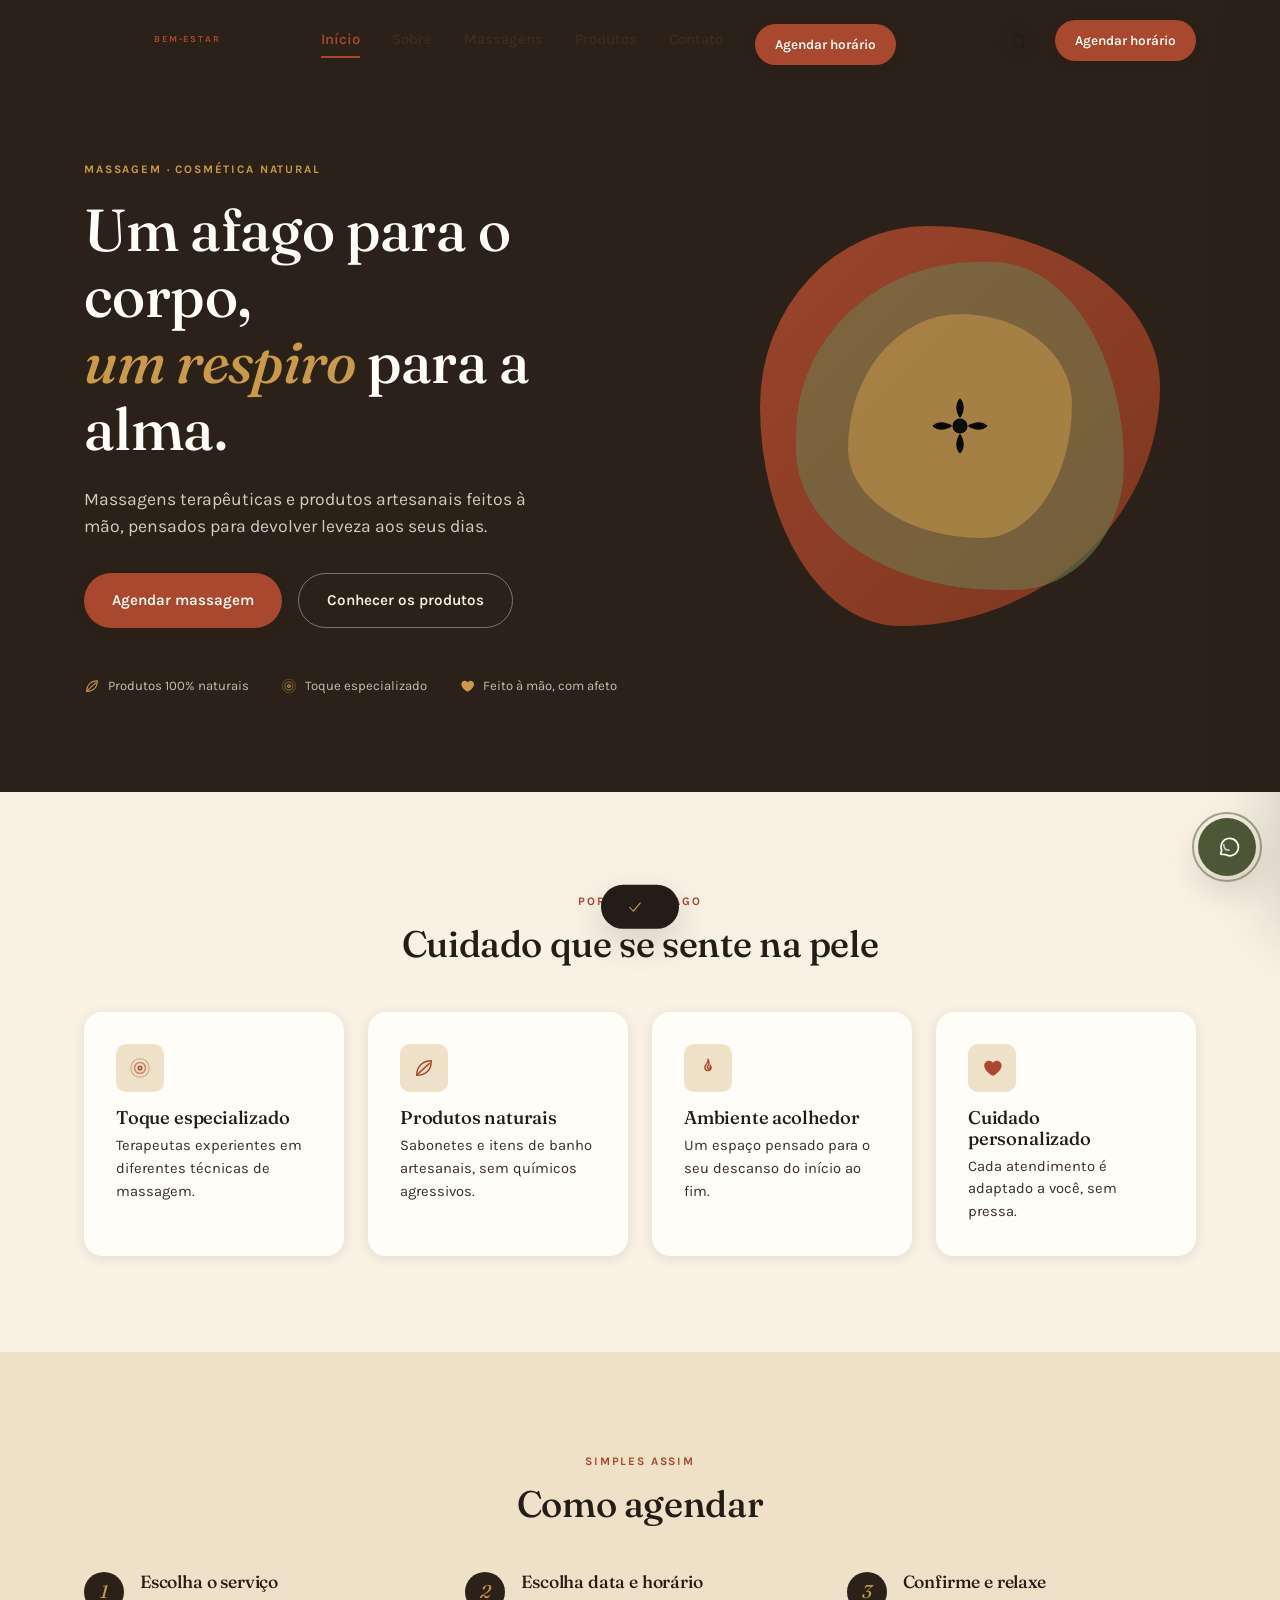
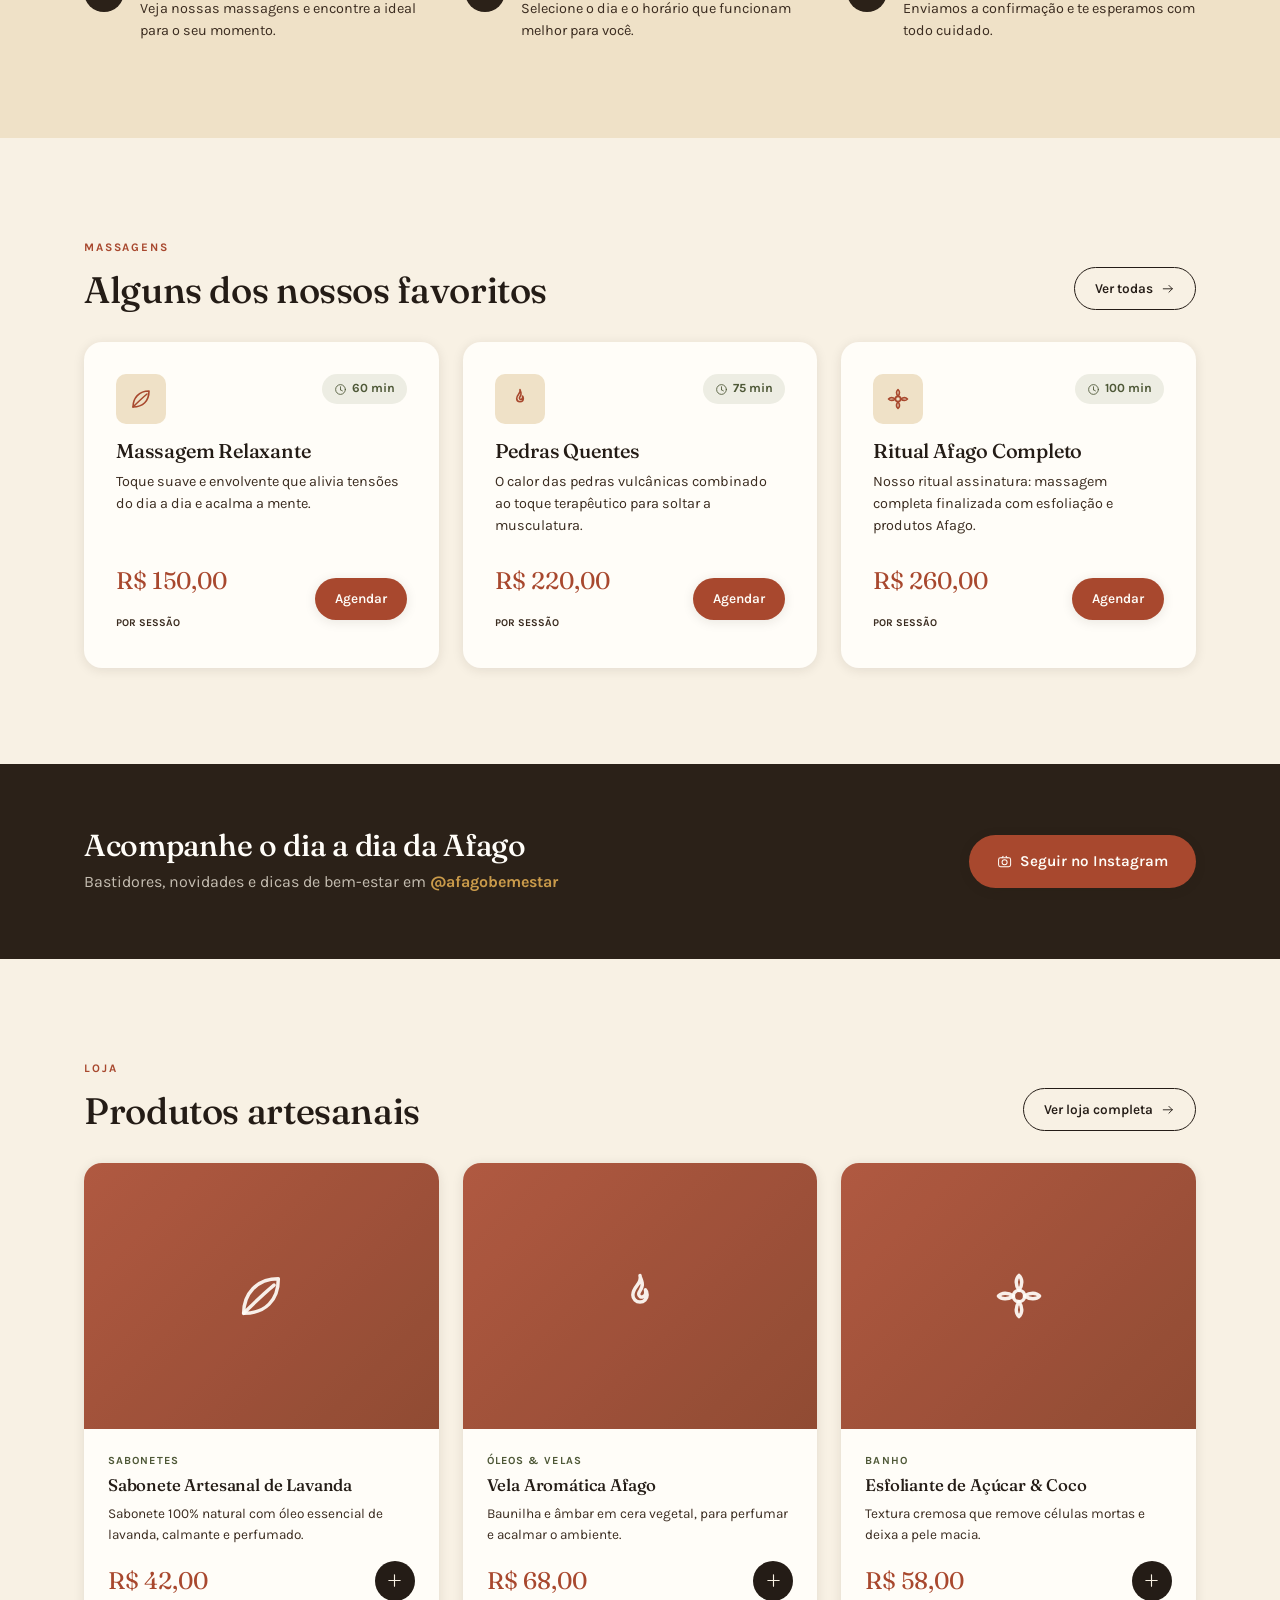
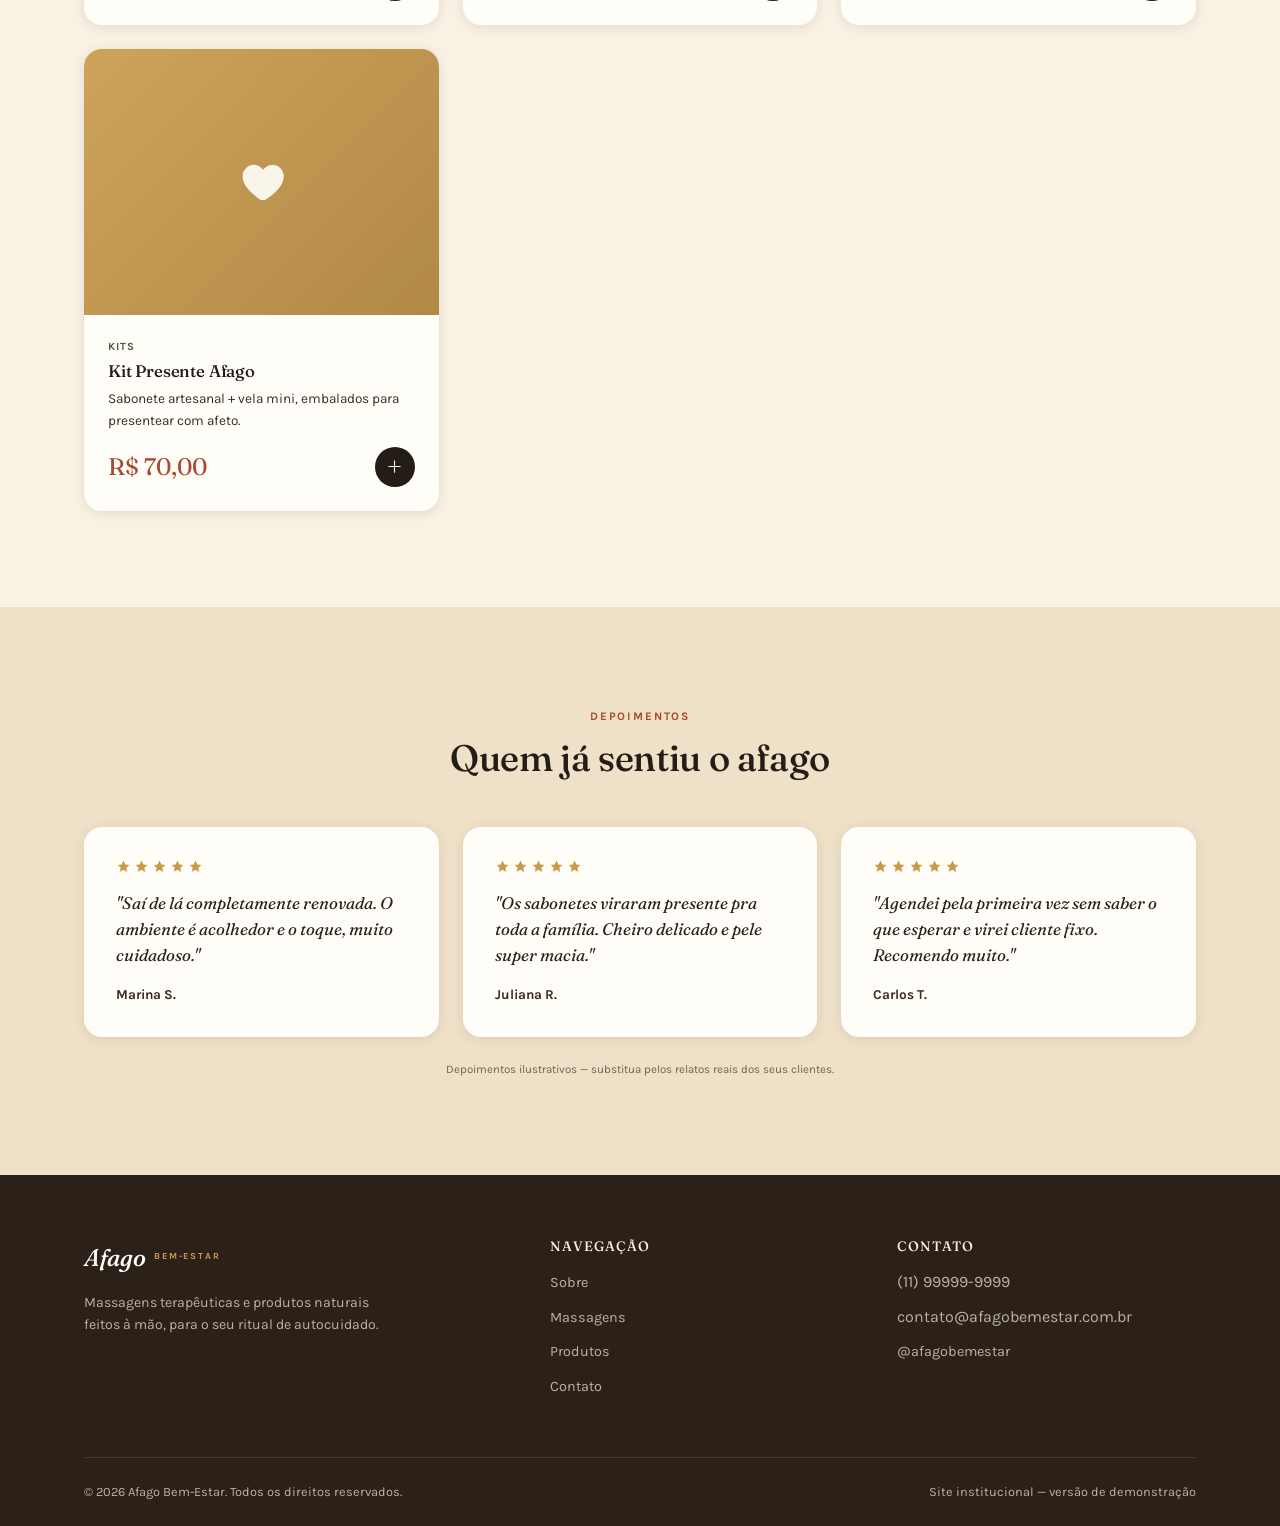
==== afago-bem-estar.html @ 4789872a "Add files via upload" ====
<!DOCTYPE html>
<html lang="pt-BR">
<head>
<meta charset="UTF-8">
<meta name="viewport" content="width=device-width, initial-scale=1.0">
<title>Afago Bem-Estar — Massagens & Produtos Artesanais</title>
<meta name="description" content="Massagens terapêuticas e produtos naturais feitos à mão. Agende sua massagem ou conheça nossa linha de sabonetes artesanais.">
<link rel="preconnect" href="https://fonts.googleapis.com">
<link rel="preconnect" href="https://fonts.gstatic.com" crossorigin>
<link href="https://fonts.googleapis.com/css2?family=Fraunces:ital,opsz,wght@0,9..144,300..600;1,9..144,300..600&family=Karla:wght@400;500;600;700&display=swap" rel="stylesheet">
<style>
/* ============ TOKENS ============ */
:root{
  --ink:#241C16;
  --espresso:#2B2118;
  --espresso-2:#3B2C20;
  --linen:#F8F1E4;
  --linen-2:#EFE1C7;
  --clay:#A8482E;
  --clay-deep:#85391F;
  --moss:#6E7A4F;
  --moss-deep:#4E5837;
  --honey:#C99A4A;
  --white:#FFFDF8;

  --font-display:'Fraunces', serif;
  --font-body:'Karla', sans-serif;

  --sp-1:4px; --sp-2:8px; --sp-3:12px; --sp-4:16px; --sp-5:24px; --sp-6:32px; --sp-7:48px; --sp-8:64px; --sp-9:96px;
  --radius-sm:10px; --radius-md:18px; --radius-lg:30px; --radius-pill:999px;
  --shadow-sm:0 2px 12px rgba(43,33,24,.10);
  --shadow-md:0 14px 34px rgba(43,33,24,.16);
  --shadow-lg:0 26px 64px rgba(43,33,24,.22);
  --container:1160px;
  --ease:cubic-bezier(.4,0,.2,1);
}

/* ============ RESET ============ */
*,*::before,*::after{box-sizing:border-box;margin:0;padding:0;}
html{scroll-behavior:smooth;}
body{
  font-family:var(--font-body);
  color:var(--ink);
  background:var(--linen);
  line-height:1.55;
  -webkit-font-smoothing:antialiased;
  overflow-x:hidden;
}
img,svg{display:block;max-width:100%;}
a{color:inherit;text-decoration:none;}
button{font:inherit;cursor:pointer;border:none;background:none;color:inherit;}
ul{list-style:none;}
input,select,textarea{font:inherit;color:inherit;}
h1,h2,h3,h4{font-family:var(--font-display);font-weight:500;line-height:1.12;letter-spacing:-.01em;}
.icon{width:1em;height:1em;stroke:currentColor;fill:none;stroke-width:1.6;stroke-linecap:round;stroke-linejoin:round;flex-shrink:0;}
.icon--fill{fill:currentColor;stroke:none;}
:focus-visible{outline:2.5px solid var(--honey);outline-offset:3px;border-radius:4px;}
.container{max-width:var(--container);margin:0 auto;padding:0 var(--sp-5);}
.sr-only{position:absolute;width:1px;height:1px;overflow:hidden;clip:rect(0,0,0,0);white-space:nowrap;}

@media(prefers-reduced-motion:reduce){
  *{animation-duration:.01ms !important;animation-iteration-count:1 !important;transition-duration:.01ms !important;scroll-behavior:auto !important;}
}

/* ============ TYPE UTILITIES ============ */
.eyebrow{
  font-family:var(--font-body);font-weight:700;font-size:.72rem;letter-spacing:.16em;text-transform:uppercase;
  display:inline-flex;align-items:center;gap:var(--sp-2);
}
.section-head{max-width:640px;margin-bottom:var(--sp-7);}
.section-head p{margin-top:var(--sp-3);font-size:1.05rem;color:var(--espresso-2);}
.section-head.center{margin-inline:auto;text-align:center;}

/* ============ BUTTONS ============ */
.btn{
  display:inline-flex;align-items:center;justify-content:center;gap:var(--sp-2);
  padding:15px 28px;border-radius:var(--radius-pill);font-weight:600;font-size:.95rem;
  transition:transform .25s var(--ease),box-shadow .25s var(--ease),background .25s var(--ease),color .25s var(--ease),border-color .25s var(--ease);
  white-space:nowrap;
}
.btn:active{transform:scale(.97);}
.btn-primary{background:var(--clay);color:var(--white);box-shadow:var(--shadow-sm);}
.btn-primary:hover{background:var(--clay-deep);box-shadow:var(--shadow-md);transform:translateY(-2px);}
.btn-outline{border:1.5px solid var(--ink);color:var(--ink);}
.btn-outline:hover{background:var(--ink);color:var(--linen);}
.btn-ghost-dark{border:1.5px solid rgba(248,241,228,.4);color:var(--linen);}
.btn-ghost-dark:hover{background:rgba(248,241,228,.12);border-color:var(--linen);}
.btn-sm{padding:10px 20px;font-size:.85rem;}
.btn-block{width:100%;}
.btn[disabled]{opacity:.55;cursor:not-allowed;}

/* ============ NAV ============ */
.nav{
  position:fixed;top:0;left:0;right:0;z-index:200;
  padding:var(--sp-4) 0;transition:background .3s var(--ease),box-shadow .3s var(--ease),padding .3s var(--ease);
}
.nav-inner{display:flex;align-items:center;justify-content:space-between;gap:var(--sp-5);}
.nav.is-scrolled{background:rgba(248,241,228,.92);backdrop-filter:blur(10px);box-shadow:var(--shadow-sm);padding:var(--sp-3) 0;}
.logo{font-family:var(--font-display);font-style:italic;font-weight:500;font-size:1.5rem;color:var(--espresso);display:flex;align-items:center;gap:8px;}
.logo small{display:block;font-family:var(--font-body);font-style:normal;font-weight:700;font-size:.58rem;letter-spacing:.2em;text-transform:uppercase;color:var(--clay);margin-top:-2px;}
.nav-links{display:flex;align-items:center;gap:var(--sp-6);}
.nav-link{font-weight:600;font-size:.92rem;color:var(--espresso-2);position:relative;padding:4px 0;}
.nav-link::after{content:"";position:absolute;left:0;bottom:-2px;width:0;height:2px;background:var(--clay);transition:width .25s var(--ease);}
.nav-link.active,.nav-link:hover{color:var(--clay);}
.nav-link.active::after{width:100%;}
.nav-actions{display:flex;align-items:center;gap:var(--sp-4);}
.cart-btn{position:relative;width:42px;height:42px;display:flex;align-items:center;justify-content:center;border-radius:var(--radius-pill);background:rgba(36,28,22,.06);}
.cart-btn:hover{background:rgba(36,28,22,.12);}
.cart-btn .icon{width:19px;height:19px;}
.cart-badge{
  position:absolute;top:-4px;right:-4px;background:var(--clay);color:var(--white);
  font-size:.65rem;font-weight:700;min-width:18px;height:18px;border-radius:99px;
  display:flex;align-items:center;justify-content:center;padding:0 4px;
}
.nav-burger{display:none;width:42px;height:42px;align-items:center;justify-content:center;border-radius:var(--radius-pill);background:rgba(36,28,22,.06);}

@media(max-width:900px){
  .nav-links{
    position:fixed;top:0;right:0;height:100vh;width:min(320px,80vw);
    background:var(--linen);flex-direction:column;align-items:flex-start;justify-content:flex-start;
    padding:calc(var(--sp-8) + 20px) var(--sp-6) var(--sp-6);gap:var(--sp-5);
    box-shadow:var(--shadow-lg);transform:translateX(100%);transition:transform .35s var(--ease);
  }
  .nav-links.is-open{transform:translateX(0);}
  .nav-link{font-size:1.1rem;}
  .nav-burger{display:flex;}
  .nav-cta-desktop{display:none;}
}

/* ============ NAV SCRIM (mobile) ============ */
.nav-scrim{position:fixed;inset:0;background:rgba(36,28,22,.45);z-index:190;opacity:0;pointer-events:none;transition:opacity .3s var(--ease);}
.nav-scrim.is-open{opacity:1;pointer-events:auto;}

/* ============ VIEWS ============ */
.view{display:none;}
.view.active{display:block;animation:fadeIn .5s var(--ease);}
@keyframes fadeIn{from{opacity:0;transform:translateY(8px);}to{opacity:1;transform:translateY(0);}}

.section{padding:var(--sp-9) 0;}
.section--tight{padding:var(--sp-7) 0;}
.section--dark{background:var(--espresso);color:var(--linen);}
.section--alt{background:var(--linen-2);}
.section--first{padding-top:calc(var(--sp-9) + 40px);}

/* ============ HERO ============ */
.hero{background:var(--espresso);color:var(--linen);position:relative;overflow:hidden;padding:calc(var(--sp-9) + 60px) 0 var(--sp-9);}
.hero-grid{display:grid;grid-template-columns:1.1fr .9fr;gap:var(--sp-8);align-items:center;}
.hero .eyebrow{color:var(--honey);}
.hero h1{font-size:clamp(2.4rem,5vw,3.7rem);margin:var(--sp-4) 0 var(--sp-5);color:var(--white);}
.hero h1 em{font-style:italic;color:var(--honey);}
.hero p.lead{font-size:1.1rem;color:rgba(248,241,228,.82);max-width:480px;margin-bottom:var(--sp-6);}
.hero-ctas{display:flex;gap:var(--sp-4);flex-wrap:wrap;margin-bottom:var(--sp-7);}
.hero-trust{display:flex;gap:var(--sp-6);flex-wrap:wrap;}
.hero-trust-item{display:flex;align-items:center;gap:8px;font-size:.82rem;color:rgba(248,241,228,.75);}
.hero-trust-item .icon{color:var(--honey);width:16px;height:16px;}

.hero-visual{position:relative;width:100%;max-width:400px;aspect-ratio:1;margin:0 auto;}
.blob{position:absolute;inset:0;animation:breathe 8s ease-in-out infinite;}
.blob--1{background:linear-gradient(135deg,var(--clay),var(--clay-deep));opacity:.9;border-radius:42% 58% 65% 35%/45% 40% 60% 55%;}
.blob--2{background:var(--moss);opacity:.6;inset:9%;animation-delay:-2.6s;border-radius:58% 42% 35% 65%/55% 65% 40% 45%;}
.blob--3{background:var(--honey);opacity:.55;inset:22%;animation-delay:-5.2s;border-radius:50% 50% 40% 60%/60% 40% 60% 40%;}
.hero-mark{position:absolute;inset:0;margin:auto;width:70px;height:70px;color:var(--linen);opacity:.92;}
@keyframes breathe{0%,100%{transform:scale(1) rotate(0deg);}50%{transform:scale(1.055) rotate(3deg);}}

@media(max-width:900px){
  .hero-grid{grid-template-columns:1fr;text-align:center;}
  .hero p.lead{margin-inline:auto;}
  .hero-ctas,.hero-trust{justify-content:center;}
  .hero-visual{max-width:280px;margin-top:var(--sp-6);}
}

/* ============ TRUST / DIFERENCIAIS ============ */
.diff-grid{display:grid;grid-template-columns:repeat(auto-fit,minmax(230px,1fr));gap:var(--sp-5);}
.diff-card{background:var(--white);border-radius:var(--radius-md);padding:var(--sp-6);box-shadow:var(--shadow-sm);transition:transform .3s var(--ease),box-shadow .3s var(--ease);}
.diff-card:hover{transform:translateY(-4px);box-shadow:var(--shadow-md);}
.diff-card .icon-wrap{width:48px;height:48px;border-radius:var(--radius-sm);background:var(--linen-2);display:flex;align-items:center;justify-content:center;color:var(--clay);margin-bottom:var(--sp-4);}
.diff-card .icon-wrap .icon{width:22px;height:22px;}
.diff-card h3{font-size:1.15rem;margin-bottom:6px;}
.diff-card p{font-size:.92rem;color:var(--espresso-2);}

/* ============ STEPS ============ */
.steps{display:grid;grid-template-columns:repeat(3,1fr);gap:var(--sp-6);counter-reset:step;}
.step{position:relative;padding-left:56px;}
.step-num{position:absolute;left:0;top:0;width:40px;height:40px;border-radius:50%;background:var(--espresso);color:var(--honey);font-family:var(--font-display);font-style:italic;display:flex;align-items:center;justify-content:center;font-size:1.15rem;}
.step h3{font-size:1.1rem;margin-bottom:6px;}
.step p{font-size:.9rem;color:var(--espresso-2);}
@media(max-width:800px){.steps{grid-template-columns:1fr;gap:var(--sp-5);}}

/* ============ CARDS: massagens & produtos ============ */
.filter-row{display:flex;gap:var(--sp-3);flex-wrap:wrap;margin-bottom:var(--sp-6);}
.chip{padding:9px 20px;border-radius:var(--radius-pill);border:1.5px solid rgba(36,28,22,.16);font-size:.85rem;font-weight:600;color:var(--espresso-2);transition:.25s var(--ease);}
.chip:hover{border-color:var(--clay);color:var(--clay);}
.chip.is-active{background:var(--ink);border-color:var(--ink);color:var(--linen);}

.grid-cards{display:grid;grid-template-columns:repeat(auto-fit,minmax(270px,1fr));gap:var(--sp-5);}

.card-massagem{background:var(--white);border-radius:var(--radius-md);padding:var(--sp-6);box-shadow:var(--shadow-sm);display:flex;flex-direction:column;transition:transform .3s var(--ease),box-shadow .3s var(--ease);}
.card-massagem:hover{transform:translateY(-5px);box-shadow:var(--shadow-md);}
.card-top{display:flex;justify-content:space-between;align-items:flex-start;margin-bottom:var(--sp-4);}
.card-icon{width:50px;height:50px;border-radius:var(--radius-sm);background:var(--linen-2);display:flex;align-items:center;justify-content:center;color:var(--clay);}
.card-icon .icon{width:24px;height:24px;}
.duration-tag{display:flex;align-items:center;gap:5px;font-size:.78rem;font-weight:700;color:var(--moss-deep);background:rgba(110,122,79,.12);padding:5px 12px;border-radius:var(--radius-pill);}
.duration-tag .icon{width:13px;height:13px;}
.card-massagem h3{font-size:1.25rem;margin-bottom:8px;}
.card-massagem p{font-size:.9rem;color:var(--espresso-2);flex-grow:1;margin-bottom:var(--sp-5);}
.card-bottom{display:flex;align-items:center;justify-content:space-between;gap:var(--sp-3);}
.price{font-family:var(--font-display);font-size:1.5rem;color:var(--clay);}
.price small{font-family:var(--font-body);font-size:.65rem;font-weight:700;color:var(--espresso-2);text-transform:uppercase;}

.card-produto{background:var(--white);border-radius:var(--radius-md);overflow:hidden;box-shadow:var(--shadow-sm);display:flex;flex-direction:column;transition:transform .3s var(--ease),box-shadow .3s var(--ease);}
.card-produto:hover{transform:translateY(-5px);box-shadow:var(--shadow-md);}
.produto-media{aspect-ratio:4/3;display:flex;align-items:center;justify-content:center;position:relative;overflow:hidden;}
.produto-media .icon{width:52px;height:52px;color:rgba(255,253,248,.92);position:relative;z-index:2;}
.produto-media::before{content:"";position:absolute;inset:-30%;opacity:.55;border-radius:44% 56% 60% 40%/50% 45% 55% 50%;background:rgba(255,255,255,.16);}
.produto-body{padding:var(--sp-5);display:flex;flex-direction:column;flex-grow:1;}
.produto-cat{font-size:.68rem;font-weight:700;letter-spacing:.1em;text-transform:uppercase;color:var(--moss-deep);margin-bottom:6px;}
.card-produto h3{font-size:1.05rem;margin-bottom:8px;}
.card-produto p{font-size:.85rem;color:var(--espresso-2);flex-grow:1;margin-bottom:var(--sp-4);}
.produto-footer{display:flex;align-items:center;justify-content:space-between;gap:var(--sp-3);}
.qty-stepper{display:flex;align-items:center;border:1.5px solid rgba(36,28,22,.16);border-radius:var(--radius-pill);}
.qty-stepper button{width:30px;height:30px;display:flex;align-items:center;justify-content:center;color:var(--espresso);}
.qty-stepper button:hover{color:var(--clay);}
.qty-stepper .icon{width:13px;height:13px;}
.qty-stepper span{min-width:20px;text-align:center;font-weight:700;font-size:.85rem;}
.add-btn{width:40px;height:40px;border-radius:50%;background:var(--ink);color:var(--linen);display:flex;align-items:center;justify-content:center;transition:.25s var(--ease);flex-shrink:0;}
.add-btn:hover{background:var(--clay);transform:scale(1.06);}
.add-btn .icon{width:17px;height:17px;}

/* palette rotation for product media backgrounds */
.bg-clay{background:linear-gradient(135deg,var(--clay),var(--clay-deep));}
.bg-moss{background:linear-gradient(135deg,var(--moss),var(--moss-deep));}
.bg-honey{background:linear-gradient(135deg,var(--honey),#a97d34);}
.bg-espresso{background:linear-gradient(135deg,var(--espresso-2),var(--espresso));}

/* ============ INSTAGRAM BAND ============ */
.insta-band{background:var(--espresso);color:var(--linen);padding:var(--sp-8) 0;}
.insta-inner{display:flex;align-items:center;justify-content:space-between;gap:var(--sp-6);flex-wrap:wrap;}
.insta-copy h2{font-size:1.9rem;color:var(--white);margin-bottom:8px;}
.insta-copy p{color:rgba(248,241,228,.75);}
.insta-handle{color:var(--honey);font-weight:700;}

/* ============ TESTIMONIALS ============ */
.testi-grid{display:grid;grid-template-columns:repeat(auto-fit,minmax(280px,1fr));gap:var(--sp-5);}
.testi-card{background:var(--white);border-radius:var(--radius-md);padding:var(--sp-6);box-shadow:var(--shadow-sm);}
.stars{display:flex;gap:3px;color:var(--honey);margin-bottom:var(--sp-4);}
.stars .icon{width:15px;height:15px;}
.testi-card p{font-style:italic;font-family:var(--font-display);font-size:1.05rem;color:var(--espresso);margin-bottom:var(--sp-4);}
.testi-name{font-size:.85rem;font-weight:700;color:var(--espresso-2);}
.testi-disclaimer{margin-top:var(--sp-5);font-size:.72rem;color:var(--espresso-2);opacity:.7;text-align:center;}

/* ============ ABOUT / SOBRE ============ */
.about-grid{display:grid;grid-template-columns:1fr 1fr;gap:var(--sp-8);align-items:start;}
.about-grid h2{font-size:2.1rem;margin-bottom:var(--sp-5);}
.about-grid p + p{margin-top:var(--sp-4);}
.about-grid p{color:var(--espresso-2);}
.values-grid{display:grid;grid-template-columns:1fr 1fr;gap:var(--sp-4);}
.value-chip{background:var(--white);border-radius:var(--radius-md);padding:var(--sp-5);box-shadow:var(--shadow-sm);}
.value-chip .icon-wrap{width:40px;height:40px;border-radius:var(--radius-sm);background:var(--linen-2);color:var(--clay);display:flex;align-items:center;justify-content:center;margin-bottom:var(--sp-3);}
.value-chip .icon-wrap .icon{width:19px;height:19px;}
.value-chip h4{font-size:.98rem;margin-bottom:4px;}
.value-chip p{font-size:.82rem;color:var(--espresso-2);}
@media(max-width:800px){.about-grid{grid-template-columns:1fr;}}

/* ============ CONTATO ============ */
.contact-grid{display:grid;grid-template-columns:.9fr 1.1fr;gap:var(--sp-8);}
.contact-info-card{background:var(--espresso);color:var(--linen);border-radius:var(--radius-lg);padding:var(--sp-7);}
.contact-info-card h3{color:var(--white);font-size:1.5rem;margin-bottom:var(--sp-5);}
.contact-row{display:flex;gap:var(--sp-4);align-items:flex-start;margin-bottom:var(--sp-5);}
.contact-row .icon-wrap{width:38px;height:38px;border-radius:var(--radius-sm);background:rgba(248,241,228,.1);color:var(--honey);display:flex;align-items:center;justify-content:center;flex-shrink:0;}
.contact-row .icon-wrap .icon{width:17px;height:17px;}
.contact-row strong{display:block;font-size:.95rem;margin-bottom:2px;}
.contact-row span,.contact-row a{font-size:.87rem;color:rgba(248,241,228,.75);}
.placeholder-tag{display:inline-block;font-size:.65rem;background:rgba(201,154,74,.22);color:var(--honey);padding:2px 8px;border-radius:6px;margin-left:6px;font-weight:700;text-transform:uppercase;letter-spacing:.04em;}
.contact-socials{display:flex;gap:var(--sp-3);margin-top:var(--sp-6);}
.social-btn{width:44px;height:44px;border-radius:50%;background:rgba(248,241,228,.1);display:flex;align-items:center;justify-content:center;color:var(--linen);transition:.25s var(--ease);}
.social-btn:hover{background:var(--clay);}
.social-btn .icon{width:19px;height:19px;}

.form-card{background:var(--white);border-radius:var(--radius-lg);padding:var(--sp-7);box-shadow:var(--shadow-sm);}
.form-row{margin-bottom:var(--sp-5);}
.form-row label{display:block;font-size:.82rem;font-weight:700;margin-bottom:8px;color:var(--espresso);}
.form-row input,.form-row select,.form-row textarea{
  width:100%;padding:13px 16px;border:1.5px solid rgba(36,28,22,.16);border-radius:var(--radius-sm);
  background:var(--linen);transition:border-color .25s var(--ease);font-size:.92rem;
}
.form-row input:focus,.form-row select:focus,.form-row textarea:focus{border-color:var(--clay);outline:none;}
.form-grid-2{display:grid;grid-template-columns:1fr 1fr;gap:var(--sp-4);}
.form-success{display:none;text-align:center;padding:var(--sp-6) 0;}
.form-success.show{display:block;}
.form-success .icon-wrap{width:60px;height:60px;border-radius:50%;background:rgba(110,122,79,.15);color:var(--moss-deep);display:flex;align-items:center;justify-content:center;margin:0 auto var(--sp-4);}
.form-success .icon-wrap .icon{width:28px;height:28px;}
.form-success h3{margin-bottom:8px;}
.form-success p{color:var(--espresso-2);font-size:.92rem;}
@media(max-width:800px){.contact-grid{grid-template-columns:1fr;}.form-grid-2{grid-template-columns:1fr;}}

/* ============ FOOTER ============ */
.footer{background:var(--espresso);color:rgba(248,241,228,.7);padding:var(--sp-8) 0 var(--sp-5);}
.footer-grid{display:grid;grid-template-columns:1.4fr 1fr 1fr;gap:var(--sp-7);margin-bottom:var(--sp-7);}
.footer .logo{color:var(--white);}
.footer-about{margin-top:var(--sp-4);font-size:.88rem;max-width:320px;}
.footer h4{color:var(--linen);font-size:.85rem;text-transform:uppercase;letter-spacing:.08em;margin-bottom:var(--sp-4);}
.footer-links li{margin-bottom:10px;}
.footer-links a{font-size:.9rem;transition:color .2s;}
.footer-links a:hover{color:var(--honey);}
.footer-bottom{border-top:1px solid rgba(248,241,228,.12);padding-top:var(--sp-5);display:flex;justify-content:space-between;flex-wrap:wrap;gap:var(--sp-3);font-size:.8rem;}
@media(max-width:800px){.footer-grid{grid-template-columns:1fr;gap:var(--sp-6);}}

/* ============ MODAL / DRAWER OVERLAYS ============ */
.overlay-bg{position:fixed;inset:0;background:rgba(36,28,22,.55);backdrop-filter:blur(2px);z-index:300;opacity:0;pointer-events:none;transition:opacity .3s var(--ease);}
.overlay-bg.is-open{opacity:1;pointer-events:auto;}

.modal{
  position:fixed;top:50%;left:50%;transform:translate(-50%,-48%) scale(.97);width:min(520px,92vw);
  max-height:88vh;overflow-y:auto;background:var(--white);border-radius:var(--radius-lg);
  padding:var(--sp-7);z-index:301;opacity:0;pointer-events:none;transition:opacity .3s var(--ease),transform .3s var(--ease);
  box-shadow:var(--shadow-lg);
}
.modal.is-open{opacity:1;pointer-events:auto;transform:translate(-50%,-50%) scale(1);}
.modal-close{position:absolute;top:var(--sp-5);right:var(--sp-5);width:36px;height:36px;border-radius:50%;background:var(--linen-2);display:flex;align-items:center;justify-content:center;}
.modal-close:hover{background:var(--linen);}
.modal-close .icon{width:16px;height:16px;}
.modal h3{font-size:1.5rem;margin-bottom:var(--sp-2);padding-right:40px;}
.modal .modal-sub{color:var(--espresso-2);font-size:.88rem;margin-bottom:var(--sp-6);}

.drawer{
  position:fixed;top:0;right:0;height:100vh;width:min(420px,92vw);background:var(--white);
  z-index:301;transform:translateX(100%);transition:transform .35s var(--ease);
  display:flex;flex-direction:column;box-shadow:var(--shadow-lg);
}
.drawer.is-open{transform:translateX(0);}
.drawer-head{padding:var(--sp-6) var(--sp-6) var(--sp-5);border-bottom:1px solid rgba(36,28,22,.08);display:flex;align-items:center;justify-content:space-between;}
.drawer-head h3{font-size:1.3rem;}
.drawer-body{flex-grow:1;overflow-y:auto;padding:var(--sp-5) var(--sp-6);}
.drawer-foot{padding:var(--sp-5) var(--sp-6) var(--sp-6);border-top:1px solid rgba(36,28,22,.08);}

.cart-item{display:flex;gap:var(--sp-4);padding:var(--sp-4) 0;border-bottom:1px solid rgba(36,28,22,.08);}
.cart-item-media{width:60px;height:60px;border-radius:var(--radius-sm);display:flex;align-items:center;justify-content:center;flex-shrink:0;}
.cart-item-media .icon{width:26px;height:26px;color:#fff;}
.cart-item-info{flex-grow:1;}
.cart-item-info h4{font-size:.92rem;margin-bottom:4px;}
.cart-item-info .price{font-size:1rem;}
.cart-item-actions{display:flex;align-items:center;justify-content:space-between;margin-top:8px;}
.cart-empty{text-align:center;padding:var(--sp-8) var(--sp-4);color:var(--espresso-2);}
.cart-empty .icon{width:44px;height:44px;margin:0 auto var(--sp-4);opacity:.4;}
.cart-total-row{display:flex;justify-content:space-between;align-items:center;margin-bottom:var(--sp-4);font-size:1.05rem;font-weight:700;}
.remove-link{font-size:.78rem;color:var(--clay);font-weight:700;display:inline-flex;align-items:center;gap:4px;}
.remove-link .icon{width:13px;height:13px;}

/* ============ WHATSAPP FLOAT & TOAST ============ */
.whatsapp-float{
  position:fixed;bottom:24px;right:24px;width:58px;height:58px;border-radius:50%;
  background:var(--moss-deep);color:#fff;display:flex;align-items:center;justify-content:center;
  box-shadow:var(--shadow-md);z-index:150;transition:transform .25s var(--ease);
}
.whatsapp-float::before{
  content:"";position:absolute;inset:-6px;border-radius:50%;border:2px solid var(--moss-deep);opacity:.5;
  animation:pulseRing 2.6s ease-out infinite;
}
.whatsapp-float:hover{transform:scale(1.08);}
.whatsapp-float .icon{width:26px;height:26px;}
@keyframes pulseRing{0%{transform:scale(.9);opacity:.5;}100%{transform:scale(1.35);opacity:0;}}

.toast{
  position:fixed;bottom:24px;left:50%;transform:translate(-50%,120%);background:var(--ink);color:var(--linen);
  padding:14px 26px;border-radius:var(--radius-pill);font-size:.88rem;font-weight:600;z-index:400;
  display:flex;align-items:center;gap:10px;transition:transform .35s var(--ease);box-shadow:var(--shadow-md);
}
.toast.show{transform:translate(-50%,0);}
.toast .icon{width:16px;height:16px;color:var(--honey);}

/* ============ SCROLL REVEAL ============ */
.reveal{opacity:0;transform:translateY(24px);transition:opacity .7s var(--ease),transform .7s var(--ease);}
.reveal.is-visible{opacity:1;transform:translateY(0);}

/* ============ RESPONSIVE TYPE ============ */
h2{font-size:clamp(1.7rem,3vw,2.3rem);}
@media(max-width:600px){
  .section{padding:var(--sp-7) 0;}
  .hero{padding-top:calc(var(--sp-8) + 40px);}
  .contact-info-card,.form-card{padding:var(--sp-5);}
}
</style>
</head>
<body>

<!-- ============ SVG SPRITE ============ -->
<svg style="display:none" aria-hidden="true">
  <symbol id="icon-leaf" viewBox="0 0 24 24"><path d="M4 20c0-9 6-16 16-16 0 10-6 16-16 16z"/><path d="M4 20c4-4 8-8 14-13"/></symbol>
  <symbol id="icon-flower" viewBox="0 0 24 24"><circle cx="12" cy="12" r="2.6"/><path d="M12 9.4c-1.8-2.6-1.6-5.4 0-6.9 1.6 1.5 1.8 4.3 0 6.9z"/><path d="M14.6 12c2.6-1.8 5.4-1.6 6.9 0-1.5 1.6-4.3 1.8-6.9 0z"/><path d="M12 14.6c1.8 2.6 1.6 5.4 0 6.9-1.6-1.5-1.8-4.3 0-6.9z"/><path d="M9.4 12c-2.6 1.8-5.4 1.6-6.9 0 1.5-1.6 4.3-1.8 6.9 0z"/></symbol>
  <symbol id="icon-droplet" viewBox="0 0 24 24"><path d="M12 3s6.5 7.2 6.5 11.5a6.5 6.5 0 0 1-13 0C5.5 10.2 12 3 12 3z"/></symbol>
  <symbol id="icon-flame" viewBox="0 0 24 24"><path d="M12 2.5c1.2 3.8-3.3 5-3.3 9a3.3 3.3 0 0 0 6.6 0c0-1.6-.8-2.4-.8-2.4s.6 2.4-1 3.2c-1 .5-2.1-.1-2.1-1.2 0-1.6 2.1-2.2 1.6-5.2-.3-1.7-1-2.5-1-3.4z"/></symbol>
  <symbol id="icon-heart" viewBox="0 0 24 24"><path d="M12 20.3S3.5 15.4 3.5 9.4C3.5 6.4 5.8 4 8.7 4c1.8 0 3.3 1 4.3 2.4C14 5 15.5 4 17.3 4c2.9 0 5.2 2.4 5.2 5.4 0 6-8.5 10.9-8.5 10.9z" fill="currentColor" stroke="none"/></symbol>
  <symbol id="icon-touch" viewBox="0 0 24 24"><circle cx="12" cy="12" r="2"/><circle cx="12" cy="12" r="6" opacity=".6"/><circle cx="12" cy="12" r="10" opacity=".3"/></symbol>
  <symbol id="icon-star" viewBox="0 0 24 24"><path d="M12 2.5l2.9 6.2 6.6.7-4.9 4.6 1.3 6.6L12 17.3l-5.9 3.3 1.3-6.6-4.9-4.6 6.6-.7z" fill="currentColor" stroke="none"/></symbol>
  <symbol id="icon-check" viewBox="0 0 24 24"><polyline points="4,13 9.5,18.5 20,6"/></symbol>
  <symbol id="icon-plus" viewBox="0 0 24 24"><line x1="12" y1="4" x2="12" y2="20"/><line x1="4" y1="12" x2="20" y2="12"/></symbol>
  <symbol id="icon-minus" viewBox="0 0 24 24"><line x1="4" y1="12" x2="20" y2="12"/></symbol>
  <symbol id="icon-menu" viewBox="0 0 24 24"><line x1="3" y1="6" x2="21" y2="6"/><line x1="3" y1="12" x2="21" y2="12"/><line x1="3" y1="18" x2="21" y2="18"/></symbol>
  <symbol id="icon-close" viewBox="0 0 24 24"><line x1="5" y1="5" x2="19" y2="19"/><line x1="19" y1="5" x2="5" y2="19"/></symbol>
  <symbol id="icon-chevron" viewBox="0 0 24 24"><polyline points="5,8 12,16 19,8"/></symbol>
  <symbol id="icon-calendar" viewBox="0 0 24 24"><rect x="3" y="4.5" width="18" height="16" rx="2.5"/><line x1="16" y1="2.5" x2="16" y2="6.5"/><line x1="8" y1="2.5" x2="8" y2="6.5"/><line x1="3" y1="9.5" x2="21" y2="9.5"/></symbol>
  <symbol id="icon-clock" viewBox="0 0 24 24"><circle cx="12" cy="12" r="9"/><line x1="12" y1="7" x2="12" y2="12.5"/><line x1="12" y1="12.5" x2="15.5" y2="14.5"/></symbol>
  <symbol id="icon-phone" viewBox="0 0 24 24"><rect x="7" y="2" width="10" height="20" rx="2.2"/><line x1="10" y1="18.3" x2="14" y2="18.3"/></symbol>
  <symbol id="icon-mail" viewBox="0 0 24 24"><rect x="3" y="5.5" width="18" height="13" rx="2"/><polyline points="3.5,6.5 12,13 20.5,6.5"/></symbol>
  <symbol id="icon-pin" viewBox="0 0 24 24"><path d="M12 21.5S5.5 14.6 5.5 9.9a6.5 6.5 0 0 1 13 0c0 4.7-6.5 11.6-6.5 11.6z"/><circle cx="12" cy="9.8" r="2.3"/></symbol>
  <symbol id="icon-bag" viewBox="0 0 24 24"><path d="M6 8h12l-1 12.5H7L6 8z"/><path d="M9 8V6.3a3 3 0 0 1 6 0V8"/></symbol>
  <symbol id="icon-whatsapp" viewBox="0 0 24 24"><path d="M6 18.5l1.1-3.4A8 8 0 1 1 10.5 19l-4.5-.5z"/><path d="M9 10c0 3 2 5 5 5" opacity=".7"/></symbol>
  <symbol id="icon-camera" viewBox="0 0 24 24"><rect x="2.5" y="6" width="19" height="14" rx="3"/><circle cx="12" cy="13" r="4"/><line x1="8" y1="6" x2="9.6" y2="3.7"/><line x1="16" y1="6" x2="14.4" y2="3.7"/></symbol>
  <symbol id="icon-arrow-right" viewBox="0 0 24 24"><line x1="4" y1="12" x2="20" y2="12"/><polyline points="14,6 20,12 14,18"/></symbol>
  <symbol id="icon-trash" viewBox="0 0 24 24"><path d="M4 7h16"/><path d="M9 7V4.5h6V7"/><path d="M6 7l1 13h10l1-13"/></symbol>
  <symbol id="icon-instagram" viewBox="0 0 24 24"><use href="#icon-camera"/></symbol>
</svg>

<!-- ============ NAV ============ -->
<header class="nav" id="siteNav">
  <div class="container nav-inner">
    <a href="#" class="logo" data-view-link="inicio">Afago<small>bem-estar</small></a>
    <nav class="nav-links" id="navLinks">
      <a href="#" class="nav-link active" data-view-link="inicio">Início</a>
      <a href="#" class="nav-link" data-view-link="sobre">Sobre</a>
      <a href="#" class="nav-link" data-view-link="massagens">Massagens</a>
      <a href="#" class="nav-link" data-view-link="produtos">Produtos</a>
      <a href="#" class="nav-link" data-view-link="contato">Contato</a>
      <a href="#" class="btn btn-primary btn-sm" style="margin-top:8px" data-view-link="massagens">Agendar horário</a>
    </nav>
    <div class="nav-actions">
      <button class="cart-btn" id="cartOpenBtn" aria-label="Abrir carrinho">
        <svg class="icon"><use href="#icon-bag"/></svg>
        <span class="cart-badge" id="cartBadge" style="display:none">0</span>
      </button>
      <a href="#" class="btn btn-primary btn-sm nav-cta-desktop" data-view-link="massagens">Agendar horário</a>
      <button class="nav-burger" id="navBurger" aria-label="Abrir menu">
        <svg class="icon"><use href="#icon-menu"/></svg>
      </button>
    </div>
  </div>
</header>
<div class="nav-scrim" id="navScrim"></div>

<main>

<!-- ============ VIEW: INÍCIO ============ -->
<section class="view active" id="view-inicio" data-view="inicio">

  <div class="hero">
    <div class="container hero-grid">
      <div>
        <span class="eyebrow">Massagem · Cosmética natural</span>
        <h1>Um afago para o corpo,<br><em>um respiro</em> para a alma.</h1>
        <p class="lead">Massagens terapêuticas e produtos artesanais feitos à mão, pensados para devolver leveza aos seus dias.</p>
        <div class="hero-ctas">
          <a href="#" class="btn btn-primary" data-view-link="massagens">Agendar massagem</a>
          <a href="#" class="btn btn-ghost-dark" data-view-link="produtos">Conhecer os produtos</a>
        </div>
        <div class="hero-trust">
          <span class="hero-trust-item"><svg class="icon"><use href="#icon-leaf"/></svg>Produtos 100% naturais</span>
          <span class="hero-trust-item"><svg class="icon"><use href="#icon-touch"/></svg>Toque especializado</span>
          <span class="hero-trust-item"><svg class="icon"><use href="#icon-heart"/></svg>Feito à mão, com afeto</span>
        </div>
      </div>
      <div class="hero-visual">
        <div class="blob blob--1"></div>
        <div class="blob blob--2"></div>
        <div class="blob blob--3"></div>
        <svg class="hero-mark"><use href="#icon-flower"/></svg>
      </div>
    </div>
  </div>

  <div class="section reveal">
    <div class="container">
      <div class="section-head center">
        <span class="eyebrow" style="color:var(--clay)">Por que a afago</span>
        <h2 style="margin-top:10px">Cuidado que se sente na pele</h2>
      </div>
      <div class="diff-grid">
        <div class="diff-card"><div class="icon-wrap"><svg class="icon"><use href="#icon-touch"/></svg></div><h3>Toque especializado</h3><p>Terapeutas experientes em diferentes técnicas de massagem.</p></div>
        <div class="diff-card"><div class="icon-wrap"><svg class="icon"><use href="#icon-leaf"/></svg></div><h3>Produtos naturais</h3><p>Sabonetes e itens de banho artesanais, sem químicos agressivos.</p></div>
        <div class="diff-card"><div class="icon-wrap"><svg class="icon"><use href="#icon-flame"/></svg></div><h3>Ambiente acolhedor</h3><p>Um espaço pensado para o seu descanso do início ao fim.</p></div>
        <div class="diff-card"><div class="icon-wrap"><svg class="icon"><use href="#icon-heart"/></svg></div><h3>Cuidado personalizado</h3><p>Cada atendimento é adaptado a você, sem pressa.</p></div>
      </div>
    </div>
  </div>

  <div class="section section--alt reveal">
    <div class="container">
      <div class="section-head center">
        <span class="eyebrow" style="color:var(--clay)">Simples assim</span>
        <h2 style="margin-top:10px">Como agendar</h2>
      </div>
      <div class="steps">
        <div class="step"><div class="step-num">1</div><h3>Escolha o serviço</h3><p>Veja nossas massagens e encontre a ideal para o seu momento.</p></div>
        <div class="step"><div class="step-num">2</div><h3>Escolha data e horário</h3><p>Selecione o dia e o horário que funcionam melhor para você.</p></div>
        <div class="step"><div class="step-num">3</div><h3>Confirme e relaxe</h3><p>Enviamos a confirmação e te esperamos com todo cuidado.</p></div>
      </div>
    </div>
  </div>

  <div class="section reveal">
    <div class="container">
      <div class="section-head" style="display:flex;align-items:flex-end;justify-content:space-between;flex-wrap:wrap;gap:16px;max-width:none;margin-bottom:var(--sp-6)">
        <div><span class="eyebrow" style="color:var(--clay)">Massagens</span><h2 style="margin-top:10px">Alguns dos nossos favoritos</h2></div>
        <a href="#" class="btn btn-outline btn-sm" data-view-link="massagens">Ver todas <svg class="icon"><use href="#icon-arrow-right"/></svg></a>
      </div>
      <div class="grid-cards" id="massagensPreview"></div>
    </div>
  </div>

  <div class="insta-band reveal">
    <div class="container insta-inner">
      <div class="insta-copy">
        <h2>Acompanhe o dia a dia da Afago</h2>
        <p>Bastidores, novidades e dicas de bem-estar em <span class="insta-handle">@afagobemestar</span></p>
      </div>
      <a href="https://www.instagram.com/afagobemestar/" target="_blank" rel="noopener" class="btn btn-primary">
        <svg class="icon"><use href="#icon-camera"/></svg> Seguir no Instagram
      </a>
    </div>
  </div>

  <div class="section reveal">
    <div class="container">
      <div class="section-head" style="display:flex;align-items:flex-end;justify-content:space-between;flex-wrap:wrap;gap:16px;max-width:none;margin-bottom:var(--sp-6)">
        <div><span class="eyebrow" style="color:var(--clay)">Loja</span><h2 style="margin-top:10px">Produtos artesanais</h2></div>
        <a href="#" class="btn btn-outline btn-sm" data-view-link="produtos">Ver loja completa <svg class="icon"><use href="#icon-arrow-right"/></svg></a>
      </div>
      <div class="grid-cards" id="produtosPreview"></div>
    </div>
  </div>

  <div class="section section--alt reveal">
    <div class="container">
      <div class="section-head center">
        <span class="eyebrow" style="color:var(--clay)">Depoimentos</span>
        <h2 style="margin-top:10px">Quem já sentiu o afago</h2>
      </div>
      <div class="testi-grid">
        <div class="testi-card">
          <div class="stars"><svg class="icon"><use href="#icon-star"/></svg><svg class="icon"><use href="#icon-star"/></svg><svg class="icon"><use href="#icon-star"/></svg><svg class="icon"><use href="#icon-star"/></svg><svg class="icon"><use href="#icon-star"/></svg></div>
          <p>"Saí de lá completamente renovada. O ambiente é acolhedor e o toque, muito cuidadoso."</p>
          <div class="testi-name">Marina S.</div>
        </div>
        <div class="testi-card">
          <div class="stars"><svg class="icon"><use href="#icon-star"/></svg><svg class="icon"><use href="#icon-star"/></svg><svg class="icon"><use href="#icon-star"/></svg><svg class="icon"><use href="#icon-star"/></svg><svg class="icon"><use href="#icon-star"/></svg></div>
          <p>"Os sabonetes viraram presente pra toda a família. Cheiro delicado e pele super macia."</p>
          <div class="testi-name">Juliana R.</div>
        </div>
        <div class="testi-card">
          <div class="stars"><svg class="icon"><use href="#icon-star"/></svg><svg class="icon"><use href="#icon-star"/></svg><svg class="icon"><use href="#icon-star"/></svg><svg class="icon"><use href="#icon-star"/></svg><svg class="icon"><use href="#icon-star"/></svg></div>
          <p>"Agendei pela primeira vez sem saber o que esperar e virei cliente fixo. Recomendo muito."</p>
          <div class="testi-name">Carlos T.</div>
        </div>
      </div>
      <p class="testi-disclaimer">Depoimentos ilustrativos — substitua pelos relatos reais dos seus clientes.</p>
    </div>
  </div>

</section>

<!-- ============ VIEW: SOBRE ============ -->
<section class="view" id="view-sobre" data-view="sobre">
  <div class="section section--first">
    <div class="container">
      <div class="about-grid">
        <div>
          <span class="eyebrow" style="color:var(--clay)">Nossa história</span>
          <h2>Afago nasceu de um gesto simples: parar e cuidar.</h2>
          <p>A Afago Bem-Estar surgiu do desejo de oferecer momentos de pausa em meio à rotina acelerada. Unimos técnicas de massagem terapêutica a uma linha própria de sabonetes e produtos de banho, feitos à mão, com ingredientes naturais.</p>
          <p>Cada detalhe — do óleo essencial escolhido até a textura de cada sabonete — é pensado para transformar o autocuidado em ritual. Acreditamos que bem-estar não é luxo, é necessidade.</p>
          <p>Nossa equipe é formada por terapeutas experientes, apaixonados por proporcionar experiências únicas de relaxamento e cuidado.</p>
        </div>
        <div class="values-grid">
          <div class="value-chip"><div class="icon-wrap"><svg class="icon"><use href="#icon-leaf"/></svg></div><h4>Natural</h4><p>Ingredientes de origem vegetal, sem químicos agressivos.</p></div>
          <div class="value-chip"><div class="icon-wrap"><svg class="icon"><use href="#icon-flower"/></svg></div><h4>Artesanal</h4><p>Produção em pequenos lotes, com atenção a cada detalhe.</p></div>
          <div class="value-chip"><div class="icon-wrap"><svg class="icon"><use href="#icon-heart"/></svg></div><h4>Acolhedor</h4><p>Um espaço para você desacelerar sem pressa.</p></div>
          <div class="value-chip"><div class="icon-wrap"><svg class="icon"><use href="#icon-touch"/></svg></div><h4>Presente</h4><p>Atenção total durante cada atendimento.</p></div>
        </div>
      </div>
    </div>
  </div>
</section>

<!-- ============ VIEW: MASSAGENS ============ -->
<section class="view" id="view-massagens" data-view="massagens">
  <div class="section section--first">
    <div class="container">
      <div class="section-head">
        <span class="eyebrow" style="color:var(--clay)">Massagens</span>
        <h2 style="margin-top:10px">Encontre o cuidado ideal para você</h2>
        <p>Todas as sessões incluem ambiente climatizado, música e óleos naturais. Escolha por categoria ou veja todas as opções.</p>
      </div>
      <div class="filter-row" id="massagensFilters" data-target="massagens"></div>
      <div class="grid-cards" id="massagensGrid"></div>
    </div>
  </div>
</section>

<!-- ============ VIEW: PRODUTOS ============ -->
<section class="view" id="view-produtos" data-view="produtos">
  <div class="section section--first">
    <div class="container">
      <div class="section-head">
        <span class="eyebrow" style="color:var(--clay)">Loja</span>
        <h2 style="margin-top:10px">Sabonetes e produtos artesanais</h2>
        <p>Feitos à mão, em pequenos lotes. Adicione ao carrinho e finalize seu pedido por WhatsApp.</p>
      </div>
      <div class="filter-row" id="produtosFilters" data-target="produtos"></div>
      <div class="grid-cards" id="produtosGrid"></div>
    </div>
  </div>
</section>

<!-- ============ VIEW: CONTATO ============ -->
<section class="view" id="view-contato" data-view="contato">
  <div class="section section--first">
    <div class="container">
      <div class="section-head">
        <span class="eyebrow" style="color:var(--clay)">Contato</span>
        <h2 style="margin-top:10px">Fale com a gente</h2>
      </div>
      <div class="contact-grid">
        <div class="contact-info-card">
          <h3>Informações</h3>
          <div class="contact-row">
            <div class="icon-wrap"><svg class="icon"><use href="#icon-pin"/></svg></div>
            <div><strong>Endereço</strong><span>Av. Exemplo, 123 — Bairro, Cidade/UF<span class="placeholder-tag">atualizar</span></span></div>
          </div>
          <div class="contact-row">
            <div class="icon-wrap"><svg class="icon"><use href="#icon-phone"/></svg></div>
            <div><strong>WhatsApp</strong><span>(11) 99999-9999<span class="placeholder-tag">atualizar</span></span></div>
          </div>
          <div class="contact-row">
            <div class="icon-wrap"><svg class="icon"><use href="#icon-mail"/></svg></div>
            <div><strong>E-mail</strong><span>contato@afagobemestar.com.br<span class="placeholder-tag">atualizar</span></span></div>
          </div>
          <div class="contact-row">
            <div class="icon-wrap"><svg class="icon"><use href="#icon-clock"/></svg></div>
            <div><strong>Horário</strong><span>Seg a Sáb · 9h às 19h<span class="placeholder-tag">atualizar</span></span></div>
          </div>
          <div class="contact-socials">
            <a class="social-btn" href="https://www.instagram.com/afagobemestar/" target="_blank" rel="noopener" aria-label="Instagram"><svg class="icon"><use href="#icon-camera"/></svg></a>
            <a class="social-btn" id="whatsappContactLink" href="#" target="_blank" rel="noopener" aria-label="WhatsApp"><svg class="icon"><use href="#icon-whatsapp"/></svg></a>
          </div>
        </div>

        <div class="form-card">
          <form id="contactForm">
            <div class="form-row"><label for="cName">Nome</label><input id="cName" type="text" required placeholder="Seu nome"></div>
            <div class="form-grid-2">
              <div class="form-row"><label for="cEmail">E-mail</label><input id="cEmail" type="email" required placeholder="voce@email.com"></div>
              <div class="form-row"><label for="cPhone">Telefone</label><input id="cPhone" type="tel" required placeholder="(11) 90000-0000"></div>
            </div>
            <div class="form-row"><label for="cMsg">Mensagem</label><textarea id="cMsg" rows="4" required placeholder="Como podemos ajudar?"></textarea></div>
            <button type="submit" class="btn btn-primary btn-block">Enviar mensagem</button>
          </form>
          <div class="form-success" id="contactSuccess">
            <div class="icon-wrap"><svg class="icon"><use href="#icon-check"/></svg></div>
            <h3>Mensagem enviada!</h3>
            <p>Obrigado pelo contato. Responderemos em breve.</p>
          </div>
        </div>
      </div>
    </div>
  </div>
</section>

</main>

<!-- ============ FOOTER ============ -->
<footer class="footer">
  <div class="container">
    <div class="footer-grid">
      <div>
        <a href="#" class="logo" data-view-link="inicio">Afago<small style="color:var(--honey)">bem-estar</small></a>
        <p class="footer-about">Massagens terapêuticas e produtos naturais feitos à mão, para o seu ritual de autocuidado.</p>
      </div>
      <div>
        <h4>Navegação</h4>
        <ul class="footer-links">
          <li><a href="#" data-view-link="sobre">Sobre</a></li>
          <li><a href="#" data-view-link="massagens">Massagens</a></li>
          <li><a href="#" data-view-link="produtos">Produtos</a></li>
          <li><a href="#" data-view-link="contato">Contato</a></li>
        </ul>
      </div>
      <div>
        <h4>Contato</h4>
        <ul class="footer-links">
          <li>(11) 99999-9999</li>
          <li>contato@afagobemestar.com.br</li>
          <li><a href="https://www.instagram.com/afagobemestar/" target="_blank" rel="noopener">@afagobemestar</a></li>
        </ul>
      </div>
    </div>
    <div class="footer-bottom">
      <span>© 2026 Afago Bem-Estar. Todos os direitos reservados.</span>
      <span>Site institucional — versão de demonstração</span>
    </div>
  </div>
</footer>

<!-- ============ BOOKING MODAL ============ -->
<div class="overlay-bg" id="bookingOverlay"></div>
<div class="modal" id="bookingModal" role="dialog" aria-modal="true" aria-labelledby="bookingTitle">
  <button class="modal-close" id="bookingCloseBtn" aria-label="Fechar"><svg class="icon"><use href="#icon-close"/></svg></button>
  <div id="bookingFormWrap">
    <h3 id="bookingTitle">Agendar massagem</h3>
    <p class="modal-sub">Preencha os dados abaixo. Confirmaremos seu horário em seguida.</p>
    <form id="bookingForm">
      <div class="form-row">
        <label for="bService">Serviço</label>
        <select id="bService" required></select>
      </div>
      <div class="form-grid-2">
        <div class="form-row"><label for="bDate">Data</label><input id="bDate" type="date" required></div>
        <div class="form-row"><label for="bTime">Horário</label><select id="bTime" required></select></div>
      </div>
      <div class="form-row"><label for="bName">Nome completo</label><input id="bName" type="text" required placeholder="Seu nome"></div>
      <div class="form-row"><label for="bPhone">WhatsApp</label><input id="bPhone" type="tel" required placeholder="(11) 90000-0000"></div>
      <div class="form-row"><label for="bNotes">Observações (opcional)</label><textarea id="bNotes" rows="2" placeholder="Alguma preferência ou observação?"></textarea></div>
      <button type="submit" class="btn btn-primary btn-block">Confirmar agendamento</button>
    </form>
  </div>
  <div class="form-success" id="bookingSuccess">
    <div class="icon-wrap"><svg class="icon"><use href="#icon-check"/></svg></div>
    <h3>Solicitação enviada!</h3>
    <p id="bookingSuccessText">Entraremos em contato para confirmar seu horário.</p>
    <div style="margin-top:var(--sp-5);display:flex;gap:10px;justify-content:center;flex-wrap:wrap">
      <a href="#" id="bookingWhatsappLink" target="_blank" rel="noopener" class="btn btn-primary btn-sm"><svg class="icon"><use href="#icon-whatsapp"/></svg> Falar no WhatsApp</a>
      <button class="btn btn-outline btn-sm" id="bookingDoneBtn">Fechar</button>
    </div>
  </div>
</div>

<!-- ============ CART DRAWER ============ -->
<div class="overlay-bg" id="cartOverlay"></div>
<div class="drawer" id="cartDrawer" role="dialog" aria-modal="true" aria-label="Carrinho de compras">
  <div class="drawer-head">
    <h3>Seu carrinho</h3>
    <button class="modal-close" id="cartCloseBtn" aria-label="Fechar carrinho"><svg class="icon"><use href="#icon-close"/></svg></button>
  </div>
  <div class="drawer-body" id="cartBody"></div>
  <div class="drawer-foot" id="cartFoot"></div>
</div>

<!-- ============ WHATSAPP FLOAT ============ -->
<a href="#" id="whatsappFloat" target="_blank" rel="noopener" class="whatsapp-float" aria-label="Falar no WhatsApp">
  <svg class="icon"><use href="#icon-whatsapp"/></svg>
</a>

<!-- ============ TOAST ============ -->
<div class="toast" id="toast"><svg class="icon"><use href="#icon-check"/></svg><span id="toastText"></span></div>

<script>
/* ======================================================================
   AFAGO BEM-ESTAR — dados e interações
   Para editar produtos/massagens, ajuste os arrays abaixo.
   ====================================================================== */

// SUBSTITUA pelo número de WhatsApp real (formato: 55 + DDD + número)
const WHATSAPP_NUMBER = '5511999999999';

const massageServices = [
  {id:'relax60', name:'Massagem Relaxante', duration:60, price:150, cat:'relaxante', icon:'leaf', desc:'Toque suave e envolvente que alivia tensões do dia a dia e acalma a mente.'},
  {id:'relax90', name:'Massagem Relaxante Premium', duration:90, price:190, cat:'relaxante', icon:'leaf', desc:'A versão estendida da relaxante, para uma imersão mais profunda no bem-estar.'},
  {id:'drenagem', name:'Drenagem Linfática', duration:60, price:160, cat:'terapeutica', icon:'droplet', desc:'Movimentos ritmados que estimulam a circulação e reduzem o inchaço.'},
  {id:'pedras', name:'Pedras Quentes', duration:75, price:220, cat:'relaxante', icon:'flame', desc:'O calor das pedras vulcânicas combinado ao toque terapêutico para soltar a musculatura.'},
  {id:'esportiva', name:'Massagem Desportiva', duration:50, price:170, cat:'terapeutica', icon:'touch', desc:'Indicada para quem treina pesado: alivia tensões e acelera a recuperação muscular.'},
  {id:'casal', name:'Massagem a Dois', duration:60, price:280, cat:'casal', icon:'heart', desc:'Uma experiência compartilhada, lado a lado, em sala exclusiva para duas pessoas.'},
  {id:'express', name:'Express Pés & Costas', duration:30, price:90, cat:'express', icon:'clock', desc:'Uma pausa curta e revigorante para o meio da rotina corrida.'},
  {id:'ritual', name:'Ritual Afago Completo', duration:100, price:260, cat:'relaxante', icon:'flower', desc:'Nosso ritual assinatura: massagem completa finalizada com esfoliação e produtos Afago.'}
];

const massageCats = [
  {id:'todas', label:'Todas'},
  {id:'relaxante', label:'Relaxante'},
  {id:'terapeutica', label:'Terapêutica'},
  {id:'casal', label:'Casal'},
  {id:'express', label:'Express'}
];

const products = [
  {id:'sab-lavanda', name:'Sabonete Artesanal de Lavanda', price:42, cat:'sabonetes', icon:'leaf', bg:'bg-clay', desc:'Sabonete 100% natural com óleo essencial de lavanda, calmante e perfumado.'},
  {id:'sab-camomila', name:'Sabonete Camomila & Aveia', price:44, cat:'sabonetes', icon:'flower', bg:'bg-honey', desc:'Combinação suave para peles sensíveis, com efeito calmante e hidratante.'},
  {id:'sab-cafe', name:'Sabonete Esfoliante de Café', price:46, cat:'sabonetes', icon:'droplet', bg:'bg-espresso', desc:'Esfoliação natural que ativa a circulação e deixa a pele renovada.'},
  {id:'sab-carvao', name:'Sabonete Carvão & Argila Verde', price:48, cat:'sabonetes', icon:'leaf', bg:'bg-moss', desc:'Purificante, indicado para peles oleosas e com tendência a acne.'},
  {id:'bomba-banho', name:'Bomba de Banho Efervescente', price:40, cat:'banho', icon:'droplet', bg:'bg-honey', desc:'Transforma o banho em um ritual: efervescente, aromático e relaxante.'},
  {id:'esfoliante-corpo', name:'Esfoliante de Açúcar & Coco', price:58, cat:'banho', icon:'flower', bg:'bg-clay', desc:'Textura cremosa que remove células mortas e deixa a pele macia.'},
  {id:'sal-banho', name:'Sal de Banho de Eucalipto', price:55, cat:'banho', icon:'droplet', bg:'bg-moss', desc:'Alivia tensões musculares e descongestiona em um banho quente.'},
  {id:'oleo-corporal', name:'Óleo Corporal Relaxante', price:65, cat:'oleos-velas', icon:'flame', bg:'bg-espresso', desc:'Blend de óleos naturais com lavanda e camomila para massagem em casa.'},
  {id:'vela-afago', name:'Vela Aromática Afago', price:68, cat:'oleos-velas', icon:'flame', bg:'bg-clay', desc:'Baunilha e âmbar em cera vegetal, para perfumar e acalmar o ambiente.'},
  {id:'kit-mini', name:'Kit Mini Sabonetes (3un)', price:68, cat:'kits', icon:'flower', bg:'bg-moss', desc:'Três sabonetes em versão mini — perfeito para presentear ou experimentar.'},
  {id:'kit-presente', name:'Kit Presente Afago', price:70, cat:'kits', icon:'heart', bg:'bg-honey', desc:'Sabonete artesanal + vela mini, embalados para presentear com afeto.'}
];

const productCats = [
  {id:'todos', label:'Todos'},
  {id:'sabonetes', label:'Sabonetes'},
  {id:'banho', label:'Banho'},
  {id:'oleos-velas', label:'Óleos & Velas'},
  {id:'kits', label:'Kits'}
];

let cart = []; // {id, qty}

/* ---------- Helpers ---------- */
function formatPrice(v){ return 'R$ ' + v.toFixed(2).replace('.', ','); }
function findProduct(id){ return products.find(p => p.id === id); }
function findService(id){ return massageServices.find(s => s.id === id); }
function waLink(msg){ return 'https://wa.me/' + WHATSAPP_NUMBER + '?text=' + encodeURIComponent(msg); }

function showToast(text){
  const toast = document.getElementById('toast');
  document.getElementById('toastText').textContent = text;
  toast.classList.add('show');
  clearTimeout(showToast._t);
  showToast._t = setTimeout(() => toast.classList.remove('show'), 2600);
}

/* ---------- Render: Massagens ---------- */
function massageCardHTML(s){
  return `<div class="card-massagem" data-cat="${s.cat}">
    <div class="card-top">
      <div class="card-icon"><svg class="icon"><use href="#icon-${s.icon}"/></svg></div>
      <span class="duration-tag"><svg class="icon"><use href="#icon-clock"/></svg>${s.duration} min</span>
    </div>
    <h3>${s.name}</h3>
    <p>${s.desc}</p>
    <div class="card-bottom">
      <span class="price">${formatPrice(s.price)}<br><small>por sessão</small></span>
      <button class="btn btn-primary btn-sm" onclick="openBooking('${s.id}')">Agendar</button>
    </div>
  </div>`;
}

function renderMassagens(filter){
  filter = filter || 'todas';
  const grid = document.getElementById('massagensGrid');
  const list = filter === 'todas' ? massageServices : massageServices.filter(s => s.cat === filter);
  grid.innerHTML = list.map(massageCardHTML).join('');
}

function renderMassagensPreview(){
  const preview = document.getElementById('massagensPreview');
  const picks = [massageServices[0], massageServices[3], massageServices[7]];
  preview.innerHTML = picks.map(massageCardHTML).join('');
}

function renderMassageFilters(){
  const wrap = document.getElementById('massagensFilters');
  wrap.innerHTML = massageCats.map((c,i) =>
    `<button class="chip ${i===0?'is-active':''}" data-cat="${c.id}">${c.label}</button>`
  ).join('');
  wrap.querySelectorAll('.chip').forEach(chip => {
    chip.addEventListener('click', () => {
      wrap.querySelectorAll('.chip').forEach(c => c.classList.remove('is-active'));
      chip.classList.add('is-active');
      renderMassagens(chip.dataset.cat);
    });
  });
}

/* ---------- Render: Produtos ---------- */
function productCardHTML(p){
  const qty = cart.find(i => i.id === p.id)?.qty || 0;
  return `<div class="card-produto" data-cat="${p.cat}">
    <div class="produto-media ${p.bg}"><svg class="icon"><use href="#icon-${p.icon}"/></svg></div>
    <div class="produto-body">
      <span class="produto-cat">${productCats.find(c=>c.id===p.cat)?.label || ''}</span>
      <h3>${p.name}</h3>
      <p>${p.desc}</p>
      <div class="produto-footer">
        <span class="price">${formatPrice(p.price)}</span>
        <button class="add-btn" onclick="addToCart('${p.id}')" aria-label="Adicionar ${p.name} ao carrinho">
          <svg class="icon"><use href="#icon-plus"/></svg>
        </button>
      </div>
    </div>
  </div>`;
}

function renderProdutos(filter){
  filter = filter || 'todos';
  const grid = document.getElementById('produtosGrid');
  const list = filter === 'todos' ? products : products.filter(p => p.cat === filter);
  grid.innerHTML = list.map(productCardHTML).join('');
}

function renderProdutosPreview(){
  const preview = document.getElementById('produtosPreview');
  const picks = [products[0], products[8], products[5], products[10]];
  preview.innerHTML = picks.map(productCardHTML).join('');
}

function renderProductFilters(){
  const wrap = document.getElementById('produtosFilters');
  wrap.innerHTML = productCats.map((c,i) =>
    `<button class="chip ${i===0?'is-active':''}" data-cat="${c.id}">${c.label}</button>`
  ).join('');
  wrap.querySelectorAll('.chip').forEach(chip => {
    chip.addEventListener('click', () => {
      wrap.querySelectorAll('.chip').forEach(c => c.classList.remove('is-active'));
      chip.classList.add('is-active');
      renderProdutos(chip.dataset.cat);
    });
  });
}

/* ---------- Cart ---------- */
function addToCart(id){
  const item = cart.find(i => i.id === id);
  if(item){ item.qty += 1; } else { cart.push({id, qty:1}); }
  updateCartUI();
  showToast('Produto adicionado ao carrinho');
}

function changeCartQty(id, delta){
  const item = cart.find(i => i.id === id);
  if(!item) return;
  item.qty += delta;
  if(item.qty <= 0){ cart = cart.filter(i => i.id !== id); }
  updateCartUI();
}

function removeFromCart(id){
  cart = cart.filter(i => i.id !== id);
  updateCartUI();
}

function cartTotal(){
  return cart.reduce((sum,i) => sum + (findProduct(i.id)?.price || 0) * i.qty, 0);
}

function updateCartUI(){
  const badge = document.getElementById('cartBadge');
  const count = cart.reduce((s,i)=>s+i.qty,0);
  badge.textContent = count;
  badge.style.display = count > 0 ? 'flex' : 'none';

  const body = document.getElementById('cartBody');
  const foot = document.getElementById('cartFoot');

  if(cart.length === 0){
    body.innerHTML = `<div class="cart-empty"><svg class="icon"><use href="#icon-bag"/></svg><p>Seu carrinho está vazio.</p></div>`;
    foot.innerHTML = '';
    return;
  }

  body.innerHTML = cart.map(i => {
    const p = findProduct(i.id);
    return `<div class="cart-item">
      <div class="cart-item-media ${p.bg}"><svg class="icon"><use href="#icon-${p.icon}"/></svg></div>
      <div class="cart-item-info">
        <h4>${p.name}</h4>
        <span class="price">${formatPrice(p.price)}</span>
        <div class="cart-item-actions">
          <div class="qty-stepper">
            <button onclick="changeCartQty('${p.id}',-1)" aria-label="Diminuir"><svg class="icon"><use href="#icon-minus"/></svg></button>
            <span>${i.qty}</span>
            <button onclick="changeCartQty('${p.id}',1)" aria-label="Aumentar"><svg class="icon"><use href="#icon-plus"/></svg></button>
          </div>
          <button class="remove-link" onclick="removeFromCart('${p.id}')"><svg class="icon"><use href="#icon-trash"/></svg>Remover</button>
        </div>
      </div>
    </div>`;
  }).join('');

  foot.innerHTML = `
    <div class="cart-total-row"><span>Total</span><span>${formatPrice(cartTotal())}</span></div>
    <button class="btn btn-primary btn-block" onclick="checkoutCart()">Finalizar pedido pelo WhatsApp</button>
  `;

  // re-render grids so add-btn state stays in sync if visible
  if(document.getElementById('view-produtos').classList.contains('active')){
    const activeChip = document.querySelector('#produtosFilters .chip.is-active');
    renderProdutos(activeChip ? activeChip.dataset.cat : 'todos');
  }
}

function checkoutCart(){
  if(cart.length === 0) return;
  let msg = 'Olá! Gostaria de finalizar este pedido na Afago Bem-Estar:%0A%0A';
  cart.forEach(i => {
    const p = findProduct(i.id);
    msg += `• ${p.name} (x${i.qty}) — ${formatPrice(p.price * i.qty)}%0A`;
  });
  msg += `%0ATotal: ${formatPrice(cartTotal())}`;
  window.open('https://wa.me/' + WHATSAPP_NUMBER + '?text=' + msg, '_blank');
}

/* ---------- View switching ---------- */
function switchView(view){
  document.querySelectorAll('.view').forEach(v => v.classList.toggle('active', v.dataset.view === view));
  document.querySelectorAll('.nav-link').forEach(l => l.classList.toggle('active', l.dataset.viewLink === view));
  window.scrollTo({top:0, behavior:'auto'});
  closeMobileMenu();
  if(view === 'massagens') renderMassagens(document.querySelector('#massagensFilters .chip.is-active')?.dataset.cat || 'todas');
  if(view === 'produtos') renderProdutos(document.querySelector('#produtosFilters .chip.is-active')?.dataset.cat || 'todos');
}

function setupNavLinks(){
  document.querySelectorAll('[data-view-link]').forEach(el => {
    el.addEventListener('click', (e) => {
      e.preventDefault();
      switchView(el.dataset.viewLink);
    });
  });
}

/* ---------- Mobile menu ---------- */
function openMobileMenu(){
  document.getElementById('navLinks').classList.add('is-open');
  document.getElementById('navScrim').classList.add('is-open');
}
function closeMobileMenu(){
  document.getElementById('navLinks').classList.remove('is-open');
  document.getElementById('navScrim').classList.remove('is-open');
}

/* ---------- Booking modal ---------- */
function populateServiceSelect(){
  const sel = document.getElementById('bService');
  sel.innerHTML = massageServices.map(s => `<option value="${s.id}">${s.name} — ${s.duration}min — ${formatPrice(s.price)}</option>`).join('');
}
function populateTimeSlots(){
  const sel = document.getElementById('bTime');
  const slots = [];
  for(let h=9; h<=19; h++){
    slots.push(String(h).padStart(2,'0') + ':00');
    if(h < 19) slots.push(String(h).padStart(2,'0') + ':30');
  }
  sel.innerHTML = slots.map(t => `<option value="${t}">${t}</option>`).join('');
}
function setMinDate(){
  const d = document.getElementById('bDate');
  d.min = new Date().toISOString().split('T')[0];
}

function openBooking(serviceId){
  document.getElementById('bookingFormWrap').style.display = 'block';
  document.getElementById('bookingSuccess').classList.remove('show');
  document.getElementById('bookingForm').reset();
  setMinDate();
  if(serviceId) document.getElementById('bService').value = serviceId;
  document.getElementById('bookingOverlay').classList.add('is-open');
  document.getElementById('bookingModal').classList.add('is-open');
  document.body.style.overflow = 'hidden';
}
function closeBooking(){
  document.getElementById('bookingOverlay').classList.remove('is-open');
  document.getElementById('bookingModal').classList.remove('is-open');
  document.body.style.overflow = '';
}

function handleBookingSubmit(e){
  e.preventDefault();
  const service = findService(document.getElementById('bService').value);
  const date = document.getElementById('bDate').value;
  const time = document.getElementById('bTime').value;
  const name = document.getElementById('bName').value;
  const phone = document.getElementById('bPhone').value;
  const notes = document.getElementById('bNotes').value;

  const msg = `Olá! Gostaria de agendar uma massagem na Afago Bem-Estar.%0A%0A` +
    `Serviço: ${service.name}%0AData: ${date}%0AHorário: ${time}%0ANome: ${name}%0ATelefone: ${phone}` +
    (notes ? `%0AObservações: ${notes}` : '');

  document.getElementById('bookingFormWrap').style.display = 'none';
  document.getElementById('bookingSuccess').classList.add('show');
  document.getElementById('bookingSuccessText').textContent =
    `Recebemos sua solicitação para ${service.name} em ${date} às ${time}. Entraremos em contato pelo telefone informado para confirmar.`;
  document.getElementById('bookingWhatsappLink').href = 'https://wa.me/' + WHATSAPP_NUMBER + '?text=' + msg;
}

/* ---------- Contact form ---------- */
function handleContactSubmit(e){
  e.preventDefault();
  document.getElementById('contactForm').style.display = 'none';
  document.getElementById('contactSuccess').classList.add('show');
}

/* ---------- Cart drawer open/close ---------- */
function openCartDrawer(){
  document.getElementById('cartOverlay').classList.add('is-open');
  document.getElementById('cartDrawer').classList.add('is-open');
  document.body.style.overflow = 'hidden';
}
function closeCartDrawer(){
  document.getElementById('cartOverlay').classList.remove('is-open');
  document.getElementById('cartDrawer').classList.remove('is-open');
  document.body.style.overflow = '';
}

/* ---------- Scroll behaviors ---------- */
function setupScrollNav(){
  window.addEventListener('scroll', () => {
    document.getElementById('siteNav').classList.toggle('is-scrolled', window.scrollY > 30);
  });
}
function setupScrollReveal(){
  const items = document.querySelectorAll('.reveal');
  const obs = new IntersectionObserver((entries) => {
    entries.forEach(e => { if(e.isIntersecting){ e.target.classList.add('is-visible'); obs.unobserve(e.target); } });
  }, {threshold:.15});
  items.forEach(i => obs.observe(i));
}

/* ---------- Init ---------- */
document.addEventListener('DOMContentLoaded', () => {
  renderMassageFilters();
  renderProductFilters();
  renderMassagens();
  renderProdutos();
  renderMassagensPreview();
  renderProdutosPreview();
  populateServiceSelect();
  populateTimeSlots();
  setMinDate();
  setupNavLinks();
  setupScrollNav();
  setupScrollReveal();
  updateCartUI();

  document.getElementById('navBurger').addEventListener('click', openMobileMenu);
  document.getElementById('navScrim').addEventListener('click', closeMobileMenu);

  document.getElementById('bookingCloseBtn').addEventListener('click', closeBooking);
  document.getElementById('bookingOverlay').addEventListener('click', closeBooking);
  document.getElementById('bookingDoneBtn').addEventListener('click', closeBooking);
  document.getElementById('bookingForm').addEventListener('submit', handleBookingSubmit);

  document.getElementById('cartOpenBtn').addEventListener('click', openCartDrawer);
  document.getElementById('cartCloseBtn').addEventListener('click', closeCartDrawer);
  document.getElementById('cartOverlay').addEventListener('click', closeCartDrawer);

  document.getElementById('contactForm').addEventListener('submit', handleContactSubmit);

  const waHref = waLink('Olá! Vim pelo site e gostaria de mais informações sobre a Afago Bem-Estar.');
  document.getElementById('whatsappFloat').href = waHref;
  document.getElementById('whatsappContactLink').href = waHref;

  document.addEventListener('keydown', (e) => {
    if(e.key === 'Escape'){ closeBooking(); closeCartDrawer(); closeMobileMenu(); }
  });
});
</script>
</body>
</html>
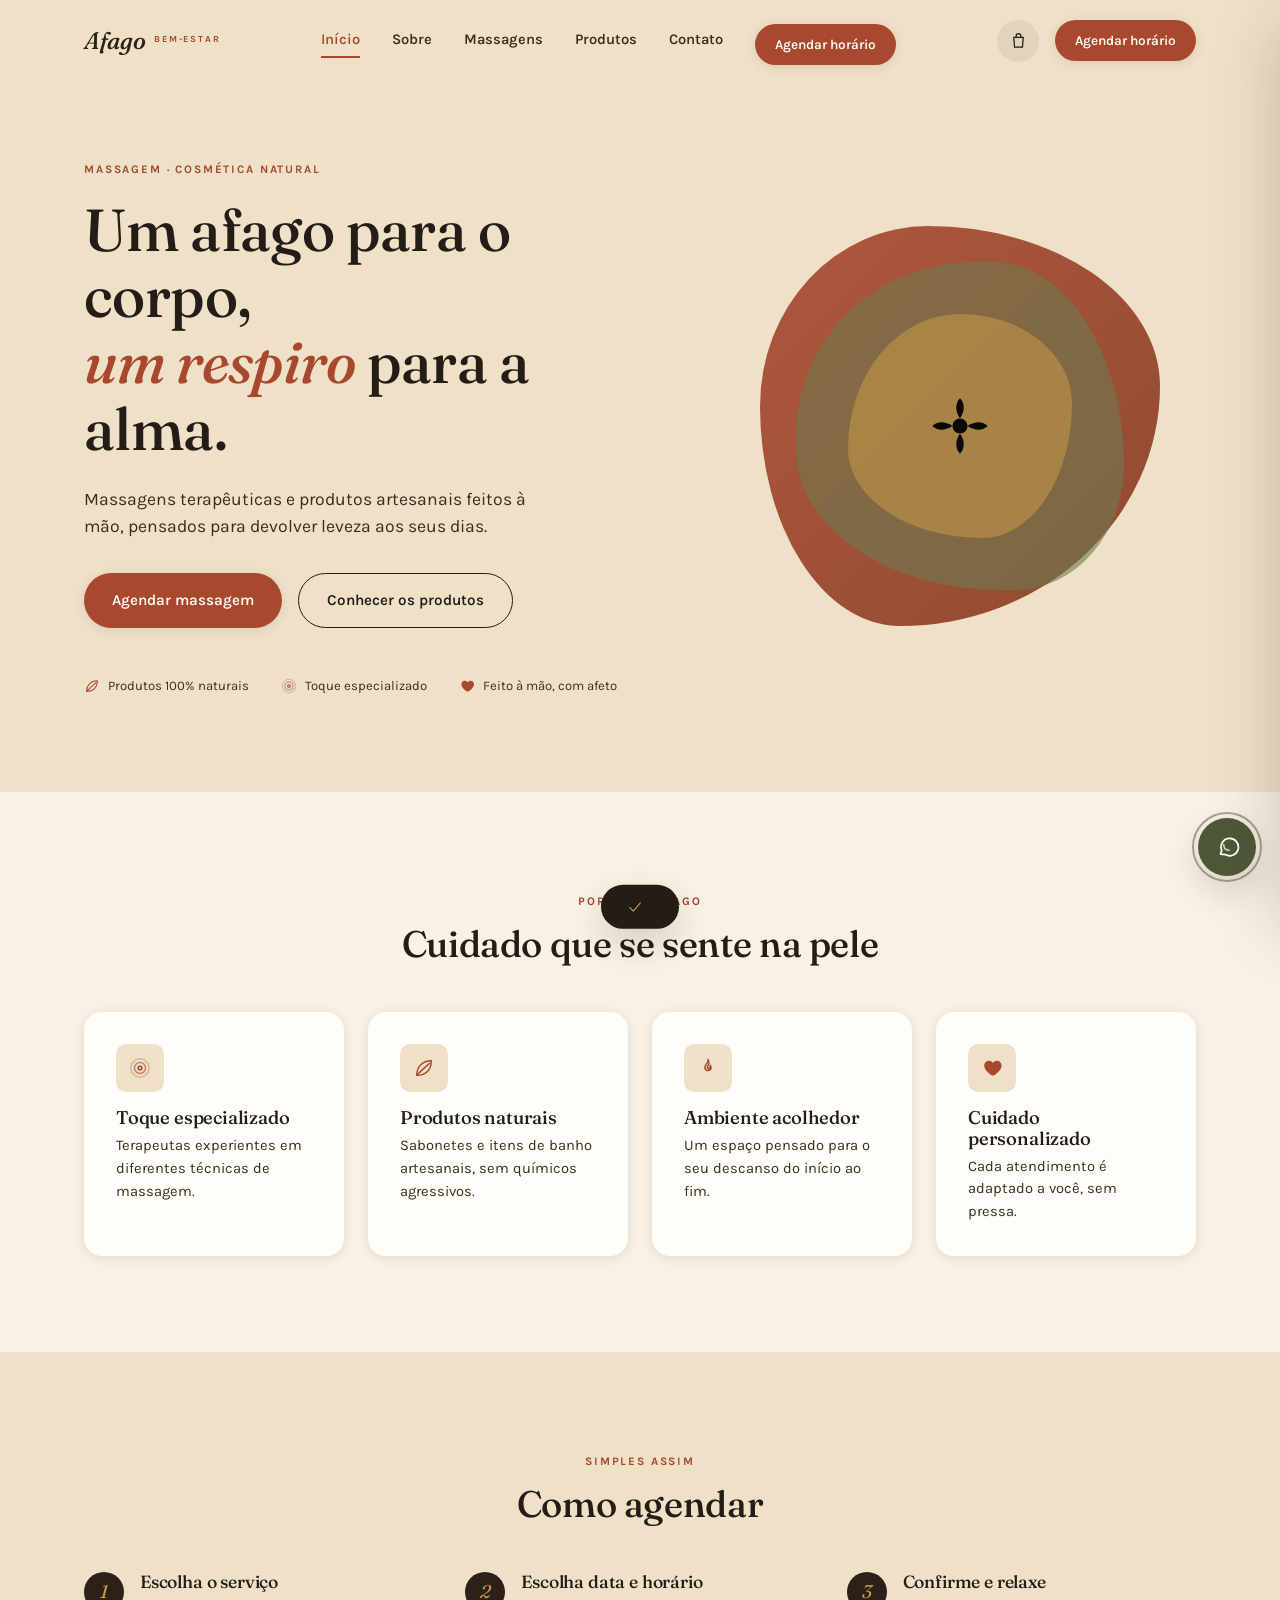
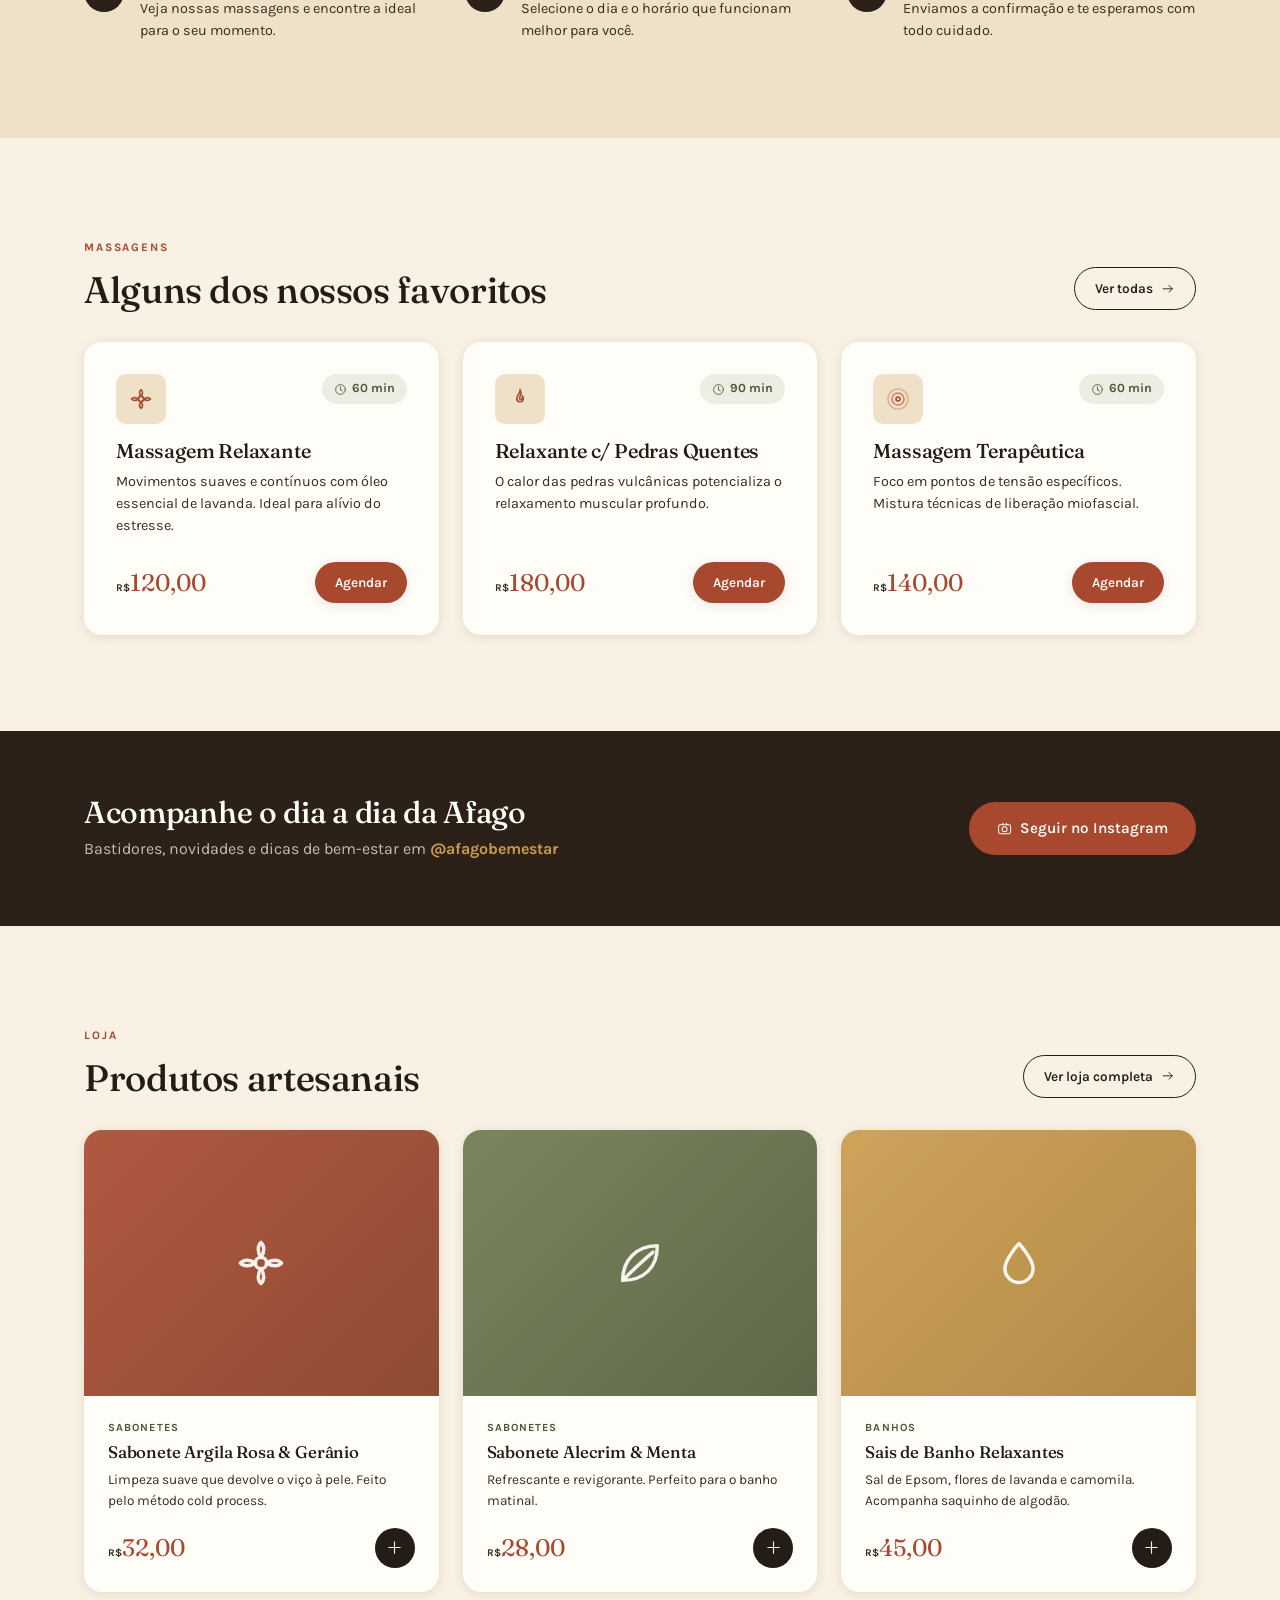
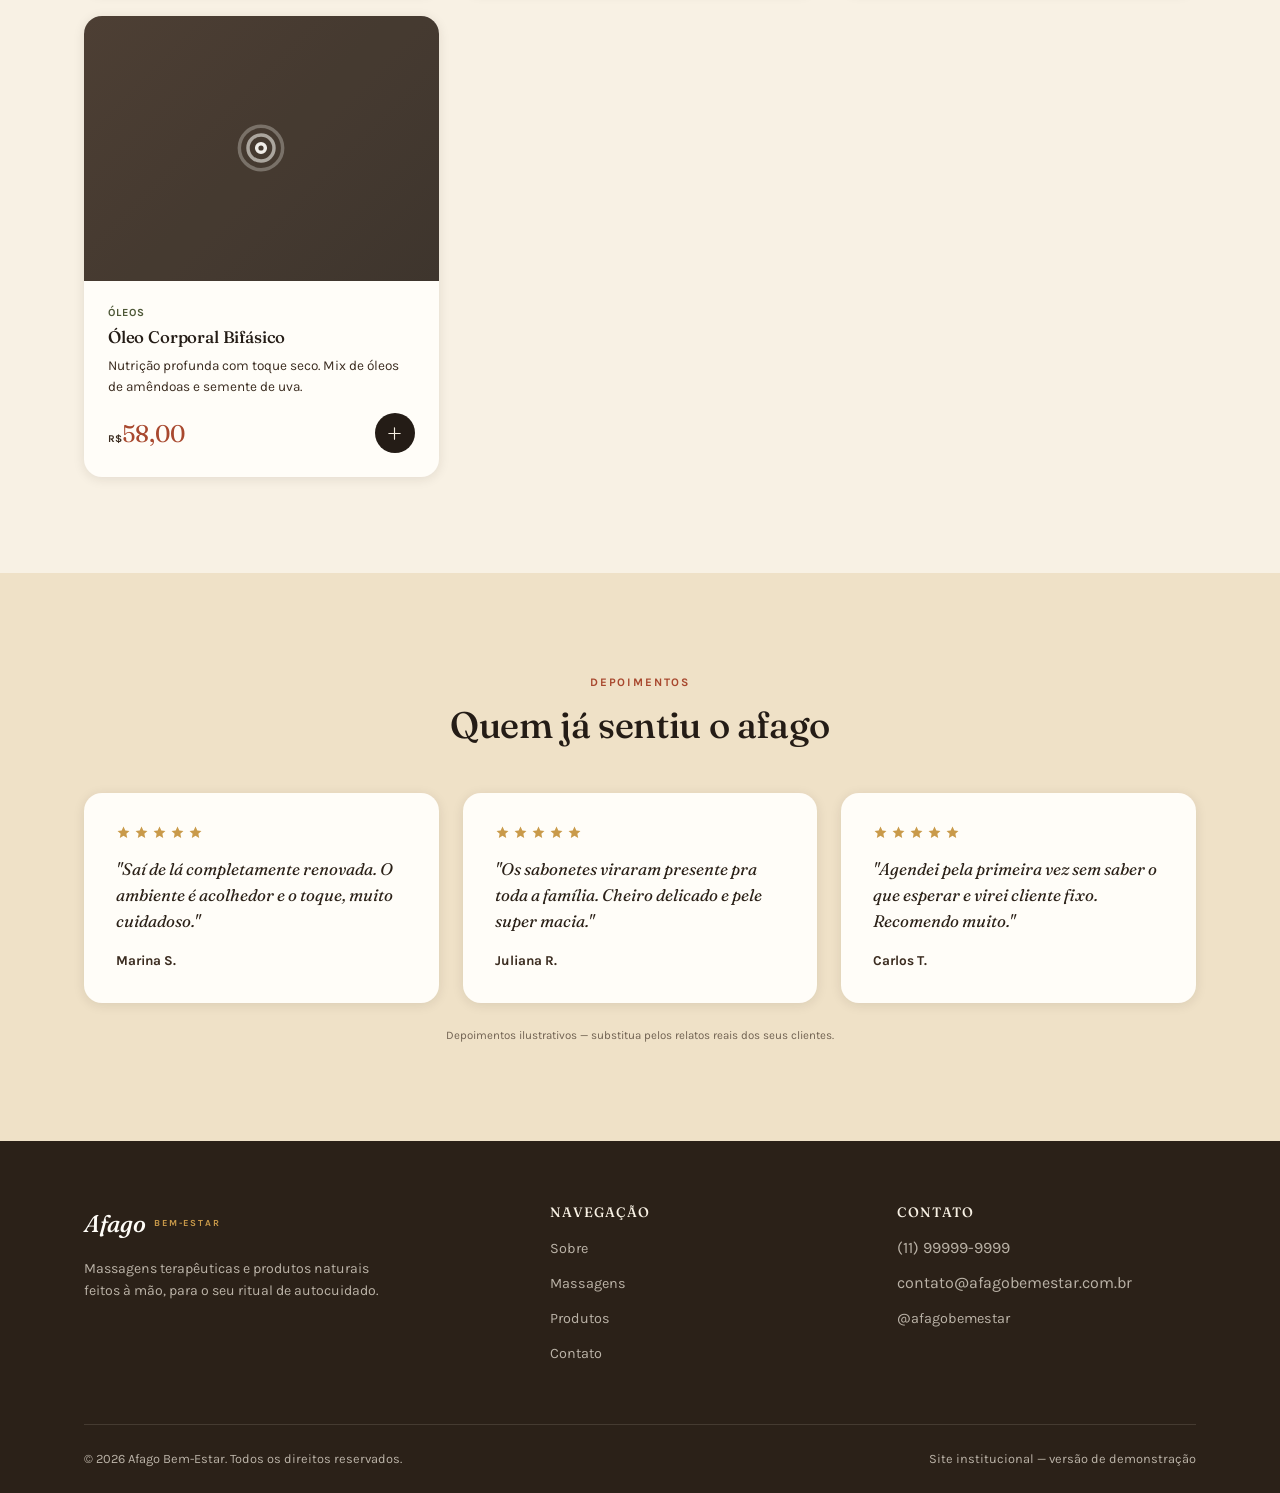
==== commit ce7bb373: "Add files via upload" ====
--- a/afago-bem-estar.html
+++ b/afago-bem-estar.html
@@ -8,382 +8,10 @@
 <link rel="preconnect" href="https://fonts.googleapis.com">
 <link rel="preconnect" href="https://fonts.gstatic.com" crossorigin>
 <link href="https://fonts.googleapis.com/css2?family=Fraunces:ital,opsz,wght@0,9..144,300..600;1,9..144,300..600&family=Karla:wght@400;500;600;700&display=swap" rel="stylesheet">
-<style>
-/* ============ TOKENS ============ */
-:root{
-  --ink:#241C16;
-  --espresso:#2B2118;
-  --espresso-2:#3B2C20;
-  --linen:#F8F1E4;
-  --linen-2:#EFE1C7;
-  --clay:#A8482E;
-  --clay-deep:#85391F;
-  --moss:#6E7A4F;
-  --moss-deep:#4E5837;
-  --honey:#C99A4A;
-  --white:#FFFDF8;
-
-  --font-display:'Fraunces', serif;
-  --font-body:'Karla', sans-serif;
-
-  --sp-1:4px; --sp-2:8px; --sp-3:12px; --sp-4:16px; --sp-5:24px; --sp-6:32px; --sp-7:48px; --sp-8:64px; --sp-9:96px;
-  --radius-sm:10px; --radius-md:18px; --radius-lg:30px; --radius-pill:999px;
-  --shadow-sm:0 2px 12px rgba(43,33,24,.10);
-  --shadow-md:0 14px 34px rgba(43,33,24,.16);
-  --shadow-lg:0 26px 64px rgba(43,33,24,.22);
-  --container:1160px;
-  --ease:cubic-bezier(.4,0,.2,1);
-}
-
-/* ============ RESET ============ */
-*,*::before,*::after{box-sizing:border-box;margin:0;padding:0;}
-html{scroll-behavior:smooth;}
-body{
-  font-family:var(--font-body);
-  color:var(--ink);
-  background:var(--linen);
-  line-height:1.55;
-  -webkit-font-smoothing:antialiased;
-  overflow-x:hidden;
-}
-img,svg{display:block;max-width:100%;}
-a{color:inherit;text-decoration:none;}
-button{font:inherit;cursor:pointer;border:none;background:none;color:inherit;}
-ul{list-style:none;}
-input,select,textarea{font:inherit;color:inherit;}
-h1,h2,h3,h4{font-family:var(--font-display);font-weight:500;line-height:1.12;letter-spacing:-.01em;}
-.icon{width:1em;height:1em;stroke:currentColor;fill:none;stroke-width:1.6;stroke-linecap:round;stroke-linejoin:round;flex-shrink:0;}
-.icon--fill{fill:currentColor;stroke:none;}
-:focus-visible{outline:2.5px solid var(--honey);outline-offset:3px;border-radius:4px;}
-.container{max-width:var(--container);margin:0 auto;padding:0 var(--sp-5);}
-.sr-only{position:absolute;width:1px;height:1px;overflow:hidden;clip:rect(0,0,0,0);white-space:nowrap;}
-
-@media(prefers-reduced-motion:reduce){
-  *{animation-duration:.01ms !important;animation-iteration-count:1 !important;transition-duration:.01ms !important;scroll-behavior:auto !important;}
-}
-
-/* ============ TYPE UTILITIES ============ */
-.eyebrow{
-  font-family:var(--font-body);font-weight:700;font-size:.72rem;letter-spacing:.16em;text-transform:uppercase;
-  display:inline-flex;align-items:center;gap:var(--sp-2);
-}
-.section-head{max-width:640px;margin-bottom:var(--sp-7);}
-.section-head p{margin-top:var(--sp-3);font-size:1.05rem;color:var(--espresso-2);}
-.section-head.center{margin-inline:auto;text-align:center;}
-
-/* ============ BUTTONS ============ */
-.btn{
-  display:inline-flex;align-items:center;justify-content:center;gap:var(--sp-2);
-  padding:15px 28px;border-radius:var(--radius-pill);font-weight:600;font-size:.95rem;
-  transition:transform .25s var(--ease),box-shadow .25s var(--ease),background .25s var(--ease),color .25s var(--ease),border-color .25s var(--ease);
-  white-space:nowrap;
-}
-.btn:active{transform:scale(.97);}
-.btn-primary{background:var(--clay);color:var(--white);box-shadow:var(--shadow-sm);}
-.btn-primary:hover{background:var(--clay-deep);box-shadow:var(--shadow-md);transform:translateY(-2px);}
-.btn-outline{border:1.5px solid var(--ink);color:var(--ink);}
-.btn-outline:hover{background:var(--ink);color:var(--linen);}
-.btn-ghost-dark{border:1.5px solid rgba(248,241,228,.4);color:var(--linen);}
-.btn-ghost-dark:hover{background:rgba(248,241,228,.12);border-color:var(--linen);}
-.btn-sm{padding:10px 20px;font-size:.85rem;}
-.btn-block{width:100%;}
-.btn[disabled]{opacity:.55;cursor:not-allowed;}
-
-/* ============ NAV ============ */
-.nav{
-  position:fixed;top:0;left:0;right:0;z-index:200;
-  padding:var(--sp-4) 0;transition:background .3s var(--ease),box-shadow .3s var(--ease),padding .3s var(--ease);
-}
-.nav-inner{display:flex;align-items:center;justify-content:space-between;gap:var(--sp-5);}
-.nav.is-scrolled{background:rgba(248,241,228,.92);backdrop-filter:blur(10px);box-shadow:var(--shadow-sm);padding:var(--sp-3) 0;}
-.logo{font-family:var(--font-display);font-style:italic;font-weight:500;font-size:1.5rem;color:var(--espresso);display:flex;align-items:center;gap:8px;}
-.logo small{display:block;font-family:var(--font-body);font-style:normal;font-weight:700;font-size:.58rem;letter-spacing:.2em;text-transform:uppercase;color:var(--clay);margin-top:-2px;}
-.nav-links{display:flex;align-items:center;gap:var(--sp-6);}
-.nav-link{font-weight:600;font-size:.92rem;color:var(--espresso-2);position:relative;padding:4px 0;}
-.nav-link::after{content:"";position:absolute;left:0;bottom:-2px;width:0;height:2px;background:var(--clay);transition:width .25s var(--ease);}
-.nav-link.active,.nav-link:hover{color:var(--clay);}
-.nav-link.active::after{width:100%;}
-.nav-actions{display:flex;align-items:center;gap:var(--sp-4);}
-.cart-btn{position:relative;width:42px;height:42px;display:flex;align-items:center;justify-content:center;border-radius:var(--radius-pill);background:rgba(36,28,22,.06);}
-.cart-btn:hover{background:rgba(36,28,22,.12);}
-.cart-btn .icon{width:19px;height:19px;}
-.cart-badge{
-  position:absolute;top:-4px;right:-4px;background:var(--clay);color:var(--white);
-  font-size:.65rem;font-weight:700;min-width:18px;height:18px;border-radius:99px;
-  display:flex;align-items:center;justify-content:center;padding:0 4px;
-}
-.nav-burger{display:none;width:42px;height:42px;align-items:center;justify-content:center;border-radius:var(--radius-pill);background:rgba(36,28,22,.06);}
-
-@media(max-width:900px){
-  .nav-links{
-    position:fixed;top:0;right:0;height:100vh;width:min(320px,80vw);
-    background:var(--linen);flex-direction:column;align-items:flex-start;justify-content:flex-start;
-    padding:calc(var(--sp-8) + 20px) var(--sp-6) var(--sp-6);gap:var(--sp-5);
-    box-shadow:var(--shadow-lg);transform:translateX(100%);transition:transform .35s var(--ease);
-  }
-  .nav-links.is-open{transform:translateX(0);}
-  .nav-link{font-size:1.1rem;}
-  .nav-burger{display:flex;}
-  .nav-cta-desktop{display:none;}
-}
-
-/* ============ NAV SCRIM (mobile) ============ */
-.nav-scrim{position:fixed;inset:0;background:rgba(36,28,22,.45);z-index:190;opacity:0;pointer-events:none;transition:opacity .3s var(--ease);}
-.nav-scrim.is-open{opacity:1;pointer-events:auto;}
-
-/* ============ VIEWS ============ */
-.view{display:none;}
-.view.active{display:block;animation:fadeIn .5s var(--ease);}
-@keyframes fadeIn{from{opacity:0;transform:translateY(8px);}to{opacity:1;transform:translateY(0);}}
-
-.section{padding:var(--sp-9) 0;}
-.section--tight{padding:var(--sp-7) 0;}
-.section--dark{background:var(--espresso);color:var(--linen);}
-.section--alt{background:var(--linen-2);}
-.section--first{padding-top:calc(var(--sp-9) + 40px);}
-
-/* ============ HERO ============ */
-.hero{background:var(--espresso);color:var(--linen);position:relative;overflow:hidden;padding:calc(var(--sp-9) + 60px) 0 var(--sp-9);}
-.hero-grid{display:grid;grid-template-columns:1.1fr .9fr;gap:var(--sp-8);align-items:center;}
-.hero .eyebrow{color:var(--honey);}
-.hero h1{font-size:clamp(2.4rem,5vw,3.7rem);margin:var(--sp-4) 0 var(--sp-5);color:var(--white);}
-.hero h1 em{font-style:italic;color:var(--honey);}
-.hero p.lead{font-size:1.1rem;color:rgba(248,241,228,.82);max-width:480px;margin-bottom:var(--sp-6);}
-.hero-ctas{display:flex;gap:var(--sp-4);flex-wrap:wrap;margin-bottom:var(--sp-7);}
-.hero-trust{display:flex;gap:var(--sp-6);flex-wrap:wrap;}
-.hero-trust-item{display:flex;align-items:center;gap:8px;font-size:.82rem;color:rgba(248,241,228,.75);}
-.hero-trust-item .icon{color:var(--honey);width:16px;height:16px;}
-
-.hero-visual{position:relative;width:100%;max-width:400px;aspect-ratio:1;margin:0 auto;}
-.blob{position:absolute;inset:0;animation:breathe 8s ease-in-out infinite;}
-.blob--1{background:linear-gradient(135deg,var(--clay),var(--clay-deep));opacity:.9;border-radius:42% 58% 65% 35%/45% 40% 60% 55%;}
-.blob--2{background:var(--moss);opacity:.6;inset:9%;animation-delay:-2.6s;border-radius:58% 42% 35% 65%/55% 65% 40% 45%;}
-.blob--3{background:var(--honey);opacity:.55;inset:22%;animation-delay:-5.2s;border-radius:50% 50% 40% 60%/60% 40% 60% 40%;}
-.hero-mark{position:absolute;inset:0;margin:auto;width:70px;height:70px;color:var(--linen);opacity:.92;}
-@keyframes breathe{0%,100%{transform:scale(1) rotate(0deg);}50%{transform:scale(1.055) rotate(3deg);}}
-
-@media(max-width:900px){
-  .hero-grid{grid-template-columns:1fr;text-align:center;}
-  .hero p.lead{margin-inline:auto;}
-  .hero-ctas,.hero-trust{justify-content:center;}
-  .hero-visual{max-width:280px;margin-top:var(--sp-6);}
-}
-
-/* ============ TRUST / DIFERENCIAIS ============ */
-.diff-grid{display:grid;grid-template-columns:repeat(auto-fit,minmax(230px,1fr));gap:var(--sp-5);}
-.diff-card{background:var(--white);border-radius:var(--radius-md);padding:var(--sp-6);box-shadow:var(--shadow-sm);transition:transform .3s var(--ease),box-shadow .3s var(--ease);}
-.diff-card:hover{transform:translateY(-4px);box-shadow:var(--shadow-md);}
-.diff-card .icon-wrap{width:48px;height:48px;border-radius:var(--radius-sm);background:var(--linen-2);display:flex;align-items:center;justify-content:center;color:var(--clay);margin-bottom:var(--sp-4);}
-.diff-card .icon-wrap .icon{width:22px;height:22px;}
-.diff-card h3{font-size:1.15rem;margin-bottom:6px;}
-.diff-card p{font-size:.92rem;color:var(--espresso-2);}
-
-/* ============ STEPS ============ */
-.steps{display:grid;grid-template-columns:repeat(3,1fr);gap:var(--sp-6);counter-reset:step;}
-.step{position:relative;padding-left:56px;}
-.step-num{position:absolute;left:0;top:0;width:40px;height:40px;border-radius:50%;background:var(--espresso);color:var(--honey);font-family:var(--font-display);font-style:italic;display:flex;align-items:center;justify-content:center;font-size:1.15rem;}
-.step h3{font-size:1.1rem;margin-bottom:6px;}
-.step p{font-size:.9rem;color:var(--espresso-2);}
-@media(max-width:800px){.steps{grid-template-columns:1fr;gap:var(--sp-5);}}
-
-/* ============ CARDS: massagens & produtos ============ */
-.filter-row{display:flex;gap:var(--sp-3);flex-wrap:wrap;margin-bottom:var(--sp-6);}
-.chip{padding:9px 20px;border-radius:var(--radius-pill);border:1.5px solid rgba(36,28,22,.16);font-size:.85rem;font-weight:600;color:var(--espresso-2);transition:.25s var(--ease);}
-.chip:hover{border-color:var(--clay);color:var(--clay);}
-.chip.is-active{background:var(--ink);border-color:var(--ink);color:var(--linen);}
-
-.grid-cards{display:grid;grid-template-columns:repeat(auto-fit,minmax(270px,1fr));gap:var(--sp-5);}
-
-.card-massagem{background:var(--white);border-radius:var(--radius-md);padding:var(--sp-6);box-shadow:var(--shadow-sm);display:flex;flex-direction:column;transition:transform .3s var(--ease),box-shadow .3s var(--ease);}
-.card-massagem:hover{transform:translateY(-5px);box-shadow:var(--shadow-md);}
-.card-top{display:flex;justify-content:space-between;align-items:flex-start;margin-bottom:var(--sp-4);}
-.card-icon{width:50px;height:50px;border-radius:var(--radius-sm);background:var(--linen-2);display:flex;align-items:center;justify-content:center;color:var(--clay);}
-.card-icon .icon{width:24px;height:24px;}
-.duration-tag{display:flex;align-items:center;gap:5px;font-size:.78rem;font-weight:700;color:var(--moss-deep);background:rgba(110,122,79,.12);padding:5px 12px;border-radius:var(--radius-pill);}
-.duration-tag .icon{width:13px;height:13px;}
-.card-massagem h3{font-size:1.25rem;margin-bottom:8px;}
-.card-massagem p{font-size:.9rem;color:var(--espresso-2);flex-grow:1;margin-bottom:var(--sp-5);}
-.card-bottom{display:flex;align-items:center;justify-content:space-between;gap:var(--sp-3);}
-.price{font-family:var(--font-display);font-size:1.5rem;color:var(--clay);}
-.price small{font-family:var(--font-body);font-size:.65rem;font-weight:700;color:var(--espresso-2);text-transform:uppercase;}
-
-.card-produto{background:var(--white);border-radius:var(--radius-md);overflow:hidden;box-shadow:var(--shadow-sm);display:flex;flex-direction:column;transition:transform .3s var(--ease),box-shadow .3s var(--ease);}
-.card-produto:hover{transform:translateY(-5px);box-shadow:var(--shadow-md);}
-.produto-media{aspect-ratio:4/3;display:flex;align-items:center;justify-content:center;position:relative;overflow:hidden;}
-.produto-media .icon{width:52px;height:52px;color:rgba(255,253,248,.92);position:relative;z-index:2;}
-.produto-media::before{content:"";position:absolute;inset:-30%;opacity:.55;border-radius:44% 56% 60% 40%/50% 45% 55% 50%;background:rgba(255,255,255,.16);}
-.produto-body{padding:var(--sp-5);display:flex;flex-direction:column;flex-grow:1;}
-.produto-cat{font-size:.68rem;font-weight:700;letter-spacing:.1em;text-transform:uppercase;color:var(--moss-deep);margin-bottom:6px;}
-.card-produto h3{font-size:1.05rem;margin-bottom:8px;}
-.card-produto p{font-size:.85rem;color:var(--espresso-2);flex-grow:1;margin-bottom:var(--sp-4);}
-.produto-footer{display:flex;align-items:center;justify-content:space-between;gap:var(--sp-3);}
-.qty-stepper{display:flex;align-items:center;border:1.5px solid rgba(36,28,22,.16);border-radius:var(--radius-pill);}
-.qty-stepper button{width:30px;height:30px;display:flex;align-items:center;justify-content:center;color:var(--espresso);}
-.qty-stepper button:hover{color:var(--clay);}
-.qty-stepper .icon{width:13px;height:13px;}
-.qty-stepper span{min-width:20px;text-align:center;font-weight:700;font-size:.85rem;}
-.add-btn{width:40px;height:40px;border-radius:50%;background:var(--ink);color:var(--linen);display:flex;align-items:center;justify-content:center;transition:.25s var(--ease);flex-shrink:0;}
-.add-btn:hover{background:var(--clay);transform:scale(1.06);}
-.add-btn .icon{width:17px;height:17px;}
-
-/* palette rotation for product media backgrounds */
-.bg-clay{background:linear-gradient(135deg,var(--clay),var(--clay-deep));}
-.bg-moss{background:linear-gradient(135deg,var(--moss),var(--moss-deep));}
-.bg-honey{background:linear-gradient(135deg,var(--honey),#a97d34);}
-.bg-espresso{background:linear-gradient(135deg,var(--espresso-2),var(--espresso));}
-
-/* ============ INSTAGRAM BAND ============ */
-.insta-band{background:var(--espresso);color:var(--linen);padding:var(--sp-8) 0;}
-.insta-inner{display:flex;align-items:center;justify-content:space-between;gap:var(--sp-6);flex-wrap:wrap;}
-.insta-copy h2{font-size:1.9rem;color:var(--white);margin-bottom:8px;}
-.insta-copy p{color:rgba(248,241,228,.75);}
-.insta-handle{color:var(--honey);font-weight:700;}
-
-/* ============ TESTIMONIALS ============ */
-.testi-grid{display:grid;grid-template-columns:repeat(auto-fit,minmax(280px,1fr));gap:var(--sp-5);}
-.testi-card{background:var(--white);border-radius:var(--radius-md);padding:var(--sp-6);box-shadow:var(--shadow-sm);}
-.stars{display:flex;gap:3px;color:var(--honey);margin-bottom:var(--sp-4);}
-.stars .icon{width:15px;height:15px;}
-.testi-card p{font-style:italic;font-family:var(--font-display);font-size:1.05rem;color:var(--espresso);margin-bottom:var(--sp-4);}
-.testi-name{font-size:.85rem;font-weight:700;color:var(--espresso-2);}
-.testi-disclaimer{margin-top:var(--sp-5);font-size:.72rem;color:var(--espresso-2);opacity:.7;text-align:center;}
-
-/* ============ ABOUT / SOBRE ============ */
-.about-grid{display:grid;grid-template-columns:1fr 1fr;gap:var(--sp-8);align-items:start;}
-.about-grid h2{font-size:2.1rem;margin-bottom:var(--sp-5);}
-.about-grid p + p{margin-top:var(--sp-4);}
-.about-grid p{color:var(--espresso-2);}
-.values-grid{display:grid;grid-template-columns:1fr 1fr;gap:var(--sp-4);}
-.value-chip{background:var(--white);border-radius:var(--radius-md);padding:var(--sp-5);box-shadow:var(--shadow-sm);}
-.value-chip .icon-wrap{width:40px;height:40px;border-radius:var(--radius-sm);background:var(--linen-2);color:var(--clay);display:flex;align-items:center;justify-content:center;margin-bottom:var(--sp-3);}
-.value-chip .icon-wrap .icon{width:19px;height:19px;}
-.value-chip h4{font-size:.98rem;margin-bottom:4px;}
-.value-chip p{font-size:.82rem;color:var(--espresso-2);}
-@media(max-width:800px){.about-grid{grid-template-columns:1fr;}}
-
-/* ============ CONTATO ============ */
-.contact-grid{display:grid;grid-template-columns:.9fr 1.1fr;gap:var(--sp-8);}
-.contact-info-card{background:var(--espresso);color:var(--linen);border-radius:var(--radius-lg);padding:var(--sp-7);}
-.contact-info-card h3{color:var(--white);font-size:1.5rem;margin-bottom:var(--sp-5);}
-.contact-row{display:flex;gap:var(--sp-4);align-items:flex-start;margin-bottom:var(--sp-5);}
-.contact-row .icon-wrap{width:38px;height:38px;border-radius:var(--radius-sm);background:rgba(248,241,228,.1);color:var(--honey);display:flex;align-items:center;justify-content:center;flex-shrink:0;}
-.contact-row .icon-wrap .icon{width:17px;height:17px;}
-.contact-row strong{display:block;font-size:.95rem;margin-bottom:2px;}
-.contact-row span,.contact-row a{font-size:.87rem;color:rgba(248,241,228,.75);}
-.placeholder-tag{display:inline-block;font-size:.65rem;background:rgba(201,154,74,.22);color:var(--honey);padding:2px 8px;border-radius:6px;margin-left:6px;font-weight:700;text-transform:uppercase;letter-spacing:.04em;}
-.contact-socials{display:flex;gap:var(--sp-3);margin-top:var(--sp-6);}
-.social-btn{width:44px;height:44px;border-radius:50%;background:rgba(248,241,228,.1);display:flex;align-items:center;justify-content:center;color:var(--linen);transition:.25s var(--ease);}
-.social-btn:hover{background:var(--clay);}
-.social-btn .icon{width:19px;height:19px;}
-
-.form-card{background:var(--white);border-radius:var(--radius-lg);padding:var(--sp-7);box-shadow:var(--shadow-sm);}
-.form-row{margin-bottom:var(--sp-5);}
-.form-row label{display:block;font-size:.82rem;font-weight:700;margin-bottom:8px;color:var(--espresso);}
-.form-row input,.form-row select,.form-row textarea{
-  width:100%;padding:13px 16px;border:1.5px solid rgba(36,28,22,.16);border-radius:var(--radius-sm);
-  background:var(--linen);transition:border-color .25s var(--ease);font-size:.92rem;
-}
-.form-row input:focus,.form-row select:focus,.form-row textarea:focus{border-color:var(--clay);outline:none;}
-.form-grid-2{display:grid;grid-template-columns:1fr 1fr;gap:var(--sp-4);}
-.form-success{display:none;text-align:center;padding:var(--sp-6) 0;}
-.form-success.show{display:block;}
-.form-success .icon-wrap{width:60px;height:60px;border-radius:50%;background:rgba(110,122,79,.15);color:var(--moss-deep);display:flex;align-items:center;justify-content:center;margin:0 auto var(--sp-4);}
-.form-success .icon-wrap .icon{width:28px;height:28px;}
-.form-success h3{margin-bottom:8px;}
-.form-success p{color:var(--espresso-2);font-size:.92rem;}
-@media(max-width:800px){.contact-grid{grid-template-columns:1fr;}.form-grid-2{grid-template-columns:1fr;}}
-
-/* ============ FOOTER ============ */
-.footer{background:var(--espresso);color:rgba(248,241,228,.7);padding:var(--sp-8) 0 var(--sp-5);}
-.footer-grid{display:grid;grid-template-columns:1.4fr 1fr 1fr;gap:var(--sp-7);margin-bottom:var(--sp-7);}
-.footer .logo{color:var(--white);}
-.footer-about{margin-top:var(--sp-4);font-size:.88rem;max-width:320px;}
-.footer h4{color:var(--linen);font-size:.85rem;text-transform:uppercase;letter-spacing:.08em;margin-bottom:var(--sp-4);}
-.footer-links li{margin-bottom:10px;}
-.footer-links a{font-size:.9rem;transition:color .2s;}
-.footer-links a:hover{color:var(--honey);}
-.footer-bottom{border-top:1px solid rgba(248,241,228,.12);padding-top:var(--sp-5);display:flex;justify-content:space-between;flex-wrap:wrap;gap:var(--sp-3);font-size:.8rem;}
-@media(max-width:800px){.footer-grid{grid-template-columns:1fr;gap:var(--sp-6);}}
-
-/* ============ MODAL / DRAWER OVERLAYS ============ */
-.overlay-bg{position:fixed;inset:0;background:rgba(36,28,22,.55);backdrop-filter:blur(2px);z-index:300;opacity:0;pointer-events:none;transition:opacity .3s var(--ease);}
-.overlay-bg.is-open{opacity:1;pointer-events:auto;}
-
-.modal{
-  position:fixed;top:50%;left:50%;transform:translate(-50%,-48%) scale(.97);width:min(520px,92vw);
-  max-height:88vh;overflow-y:auto;background:var(--white);border-radius:var(--radius-lg);
-  padding:var(--sp-7);z-index:301;opacity:0;pointer-events:none;transition:opacity .3s var(--ease),transform .3s var(--ease);
-  box-shadow:var(--shadow-lg);
-}
-.modal.is-open{opacity:1;pointer-events:auto;transform:translate(-50%,-50%) scale(1);}
-.modal-close{position:absolute;top:var(--sp-5);right:var(--sp-5);width:36px;height:36px;border-radius:50%;background:var(--linen-2);display:flex;align-items:center;justify-content:center;}
-.modal-close:hover{background:var(--linen);}
-.modal-close .icon{width:16px;height:16px;}
-.modal h3{font-size:1.5rem;margin-bottom:var(--sp-2);padding-right:40px;}
-.modal .modal-sub{color:var(--espresso-2);font-size:.88rem;margin-bottom:var(--sp-6);}
-
-.drawer{
-  position:fixed;top:0;right:0;height:100vh;width:min(420px,92vw);background:var(--white);
-  z-index:301;transform:translateX(100%);transition:transform .35s var(--ease);
-  display:flex;flex-direction:column;box-shadow:var(--shadow-lg);
-}
-.drawer.is-open{transform:translateX(0);}
-.drawer-head{padding:var(--sp-6) var(--sp-6) var(--sp-5);border-bottom:1px solid rgba(36,28,22,.08);display:flex;align-items:center;justify-content:space-between;}
-.drawer-head h3{font-size:1.3rem;}
-.drawer-body{flex-grow:1;overflow-y:auto;padding:var(--sp-5) var(--sp-6);}
-.drawer-foot{padding:var(--sp-5) var(--sp-6) var(--sp-6);border-top:1px solid rgba(36,28,22,.08);}
-
-.cart-item{display:flex;gap:var(--sp-4);padding:var(--sp-4) 0;border-bottom:1px solid rgba(36,28,22,.08);}
-.cart-item-media{width:60px;height:60px;border-radius:var(--radius-sm);display:flex;align-items:center;justify-content:center;flex-shrink:0;}
-.cart-item-media .icon{width:26px;height:26px;color:#fff;}
-.cart-item-info{flex-grow:1;}
-.cart-item-info h4{font-size:.92rem;margin-bottom:4px;}
-.cart-item-info .price{font-size:1rem;}
-.cart-item-actions{display:flex;align-items:center;justify-content:space-between;margin-top:8px;}
-.cart-empty{text-align:center;padding:var(--sp-8) var(--sp-4);color:var(--espresso-2);}
-.cart-empty .icon{width:44px;height:44px;margin:0 auto var(--sp-4);opacity:.4;}
-.cart-total-row{display:flex;justify-content:space-between;align-items:center;margin-bottom:var(--sp-4);font-size:1.05rem;font-weight:700;}
-.remove-link{font-size:.78rem;color:var(--clay);font-weight:700;display:inline-flex;align-items:center;gap:4px;}
-.remove-link .icon{width:13px;height:13px;}
-
-/* ============ WHATSAPP FLOAT & TOAST ============ */
-.whatsapp-float{
-  position:fixed;bottom:24px;right:24px;width:58px;height:58px;border-radius:50%;
-  background:var(--moss-deep);color:#fff;display:flex;align-items:center;justify-content:center;
-  box-shadow:var(--shadow-md);z-index:150;transition:transform .25s var(--ease);
-}
-.whatsapp-float::before{
-  content:"";position:absolute;inset:-6px;border-radius:50%;border:2px solid var(--moss-deep);opacity:.5;
-  animation:pulseRing 2.6s ease-out infinite;
-}
-.whatsapp-float:hover{transform:scale(1.08);}
-.whatsapp-float .icon{width:26px;height:26px;}
-@keyframes pulseRing{0%{transform:scale(.9);opacity:.5;}100%{transform:scale(1.35);opacity:0;}}
-
-.toast{
-  position:fixed;bottom:24px;left:50%;transform:translate(-50%,120%);background:var(--ink);color:var(--linen);
-  padding:14px 26px;border-radius:var(--radius-pill);font-size:.88rem;font-weight:600;z-index:400;
-  display:flex;align-items:center;gap:10px;transition:transform .35s var(--ease);box-shadow:var(--shadow-md);
-}
-.toast.show{transform:translate(-50%,0);}
-.toast .icon{width:16px;height:16px;color:var(--honey);}
-
-/* ============ SCROLL REVEAL ============ */
-.reveal{opacity:0;transform:translateY(24px);transition:opacity .7s var(--ease),transform .7s var(--ease);}
-.reveal.is-visible{opacity:1;transform:translateY(0);}
-
-/* ============ RESPONSIVE TYPE ============ */
-h2{font-size:clamp(1.7rem,3vw,2.3rem);}
-@media(max-width:600px){
-  .section{padding:var(--sp-7) 0;}
-  .hero{padding-top:calc(var(--sp-8) + 40px);}
-  .contact-info-card,.form-card{padding:var(--sp-5);}
-}
-</style>
+<link rel="stylesheet" href="style.css">
 </head>
 <body>
 
-<!-- ============ SVG SPRITE ============ -->
 <svg style="display:none" aria-hidden="true">
   <symbol id="icon-leaf" viewBox="0 0 24 24"><path d="M4 20c0-9 6-16 16-16 0 10-6 16-16 16z"/><path d="M4 20c4-4 8-8 14-13"/></symbol>
   <symbol id="icon-flower" viewBox="0 0 24 24"><circle cx="12" cy="12" r="2.6"/><path d="M12 9.4c-1.8-2.6-1.6-5.4 0-6.9 1.6 1.5 1.8 4.3 0 6.9z"/><path d="M14.6 12c2.6-1.8 5.4-1.6 6.9 0-1.5 1.6-4.3 1.8-6.9 0z"/><path d="M12 14.6c1.8 2.6 1.6 5.4 0 6.9-1.6-1.5-1.8-4.3 0-6.9z"/><path d="M9.4 12c-2.6 1.8-5.4 1.6-6.9 0 1.5-1.6 4.3-1.8 6.9 0z"/></symbol>
@@ -411,7 +39,6 @@
   <symbol id="icon-instagram" viewBox="0 0 24 24"><use href="#icon-camera"/></symbol>
 </svg>
 
-<!-- ============ NAV ============ -->
 <header class="nav" id="siteNav">
   <div class="container nav-inner">
     <a href="#" class="logo" data-view-link="inicio">Afago<small>bem-estar</small></a>
@@ -439,9 +66,7 @@
 
 <main>
 
-<!-- ============ VIEW: INÍCIO ============ -->
 <section class="view active" id="view-inicio" data-view="inicio">
-
   <div class="hero">
     <div class="container hero-grid">
       <div>
@@ -450,7 +75,7 @@
         <p class="lead">Massagens terapêuticas e produtos artesanais feitos à mão, pensados para devolver leveza aos seus dias.</p>
         <div class="hero-ctas">
           <a href="#" class="btn btn-primary" data-view-link="massagens">Agendar massagem</a>
-          <a href="#" class="btn btn-ghost-dark" data-view-link="produtos">Conhecer os produtos</a>
+          <a href="#" class="btn btn-outline" data-view-link="produtos">Conhecer os produtos</a>
         </div>
         <div class="hero-trust">
           <span class="hero-trust-item"><svg class="icon"><use href="#icon-leaf"/></svg>Produtos 100% naturais</span>
@@ -557,7 +182,6 @@
 
 </section>
 
-<!-- ============ VIEW: SOBRE ============ -->
 <section class="view" id="view-sobre" data-view="sobre">
   <div class="section section--first">
     <div class="container">
@@ -580,7 +204,6 @@
   </div>
 </section>
 
-<!-- ============ VIEW: MASSAGENS ============ -->
 <section class="view" id="view-massagens" data-view="massagens">
   <div class="section section--first">
     <div class="container">
@@ -595,7 +218,6 @@
   </div>
 </section>
 
-<!-- ============ VIEW: PRODUTOS ============ -->
 <section class="view" id="view-produtos" data-view="produtos">
   <div class="section section--first">
     <div class="container">
@@ -610,7 +232,6 @@
   </div>
 </section>
 
-<!-- ============ VIEW: CONTATO ============ -->
 <section class="view" id="view-contato" data-view="contato">
   <div class="section section--first">
     <div class="container">
@@ -666,7 +287,6 @@
 
 </main>
 
-<!-- ============ FOOTER ============ -->
 <footer class="footer">
   <div class="container">
     <div class="footer-grid">
@@ -699,7 +319,6 @@
   </div>
 </footer>
 
-<!-- ============ BOOKING MODAL ============ -->
 <div class="overlay-bg" id="bookingOverlay"></div>
 <div class="modal" id="bookingModal" role="dialog" aria-modal="true" aria-labelledby="bookingTitle">
   <button class="modal-close" id="bookingCloseBtn" aria-label="Fechar"><svg class="icon"><use href="#icon-close"/></svg></button>
@@ -732,7 +351,6 @@
   </div>
 </div>
 
-<!-- ============ CART DRAWER ============ -->
 <div class="overlay-bg" id="cartOverlay"></div>
 <div class="drawer" id="cartDrawer" role="dialog" aria-modal="true" aria-label="Carrinho de compras">
   <div class="drawer-head">
@@ -743,406 +361,12 @@
   <div class="drawer-foot" id="cartFoot"></div>
 </div>
 
-<!-- ============ WHATSAPP FLOAT ============ -->
 <a href="#" id="whatsappFloat" target="_blank" rel="noopener" class="whatsapp-float" aria-label="Falar no WhatsApp">
   <svg class="icon"><use href="#icon-whatsapp"/></svg>
 </a>
 
-<!-- ============ TOAST ============ -->
 <div class="toast" id="toast"><svg class="icon"><use href="#icon-check"/></svg><span id="toastText"></span></div>
 
-<script>
-/* ======================================================================
-   AFAGO BEM-ESTAR — dados e interações
-   Para editar produtos/massagens, ajuste os arrays abaixo.
-   ====================================================================== */
-
-// SUBSTITUA pelo número de WhatsApp real (formato: 55 + DDD + número)
-const WHATSAPP_NUMBER = '5511999999999';
-
-const massageServices = [
-  {id:'relax60', name:'Massagem Relaxante', duration:60, price:150, cat:'relaxante', icon:'leaf', desc:'Toque suave e envolvente que alivia tensões do dia a dia e acalma a mente.'},
-  {id:'relax90', name:'Massagem Relaxante Premium', duration:90, price:190, cat:'relaxante', icon:'leaf', desc:'A versão estendida da relaxante, para uma imersão mais profunda no bem-estar.'},
-  {id:'drenagem', name:'Drenagem Linfática', duration:60, price:160, cat:'terapeutica', icon:'droplet', desc:'Movimentos ritmados que estimulam a circulação e reduzem o inchaço.'},
-  {id:'pedras', name:'Pedras Quentes', duration:75, price:220, cat:'relaxante', icon:'flame', desc:'O calor das pedras vulcânicas combinado ao toque terapêutico para soltar a musculatura.'},
-  {id:'esportiva', name:'Massagem Desportiva', duration:50, price:170, cat:'terapeutica', icon:'touch', desc:'Indicada para quem treina pesado: alivia tensões e acelera a recuperação muscular.'},
-  {id:'casal', name:'Massagem a Dois', duration:60, price:280, cat:'casal', icon:'heart', desc:'Uma experiência compartilhada, lado a lado, em sala exclusiva para duas pessoas.'},
-  {id:'express', name:'Express Pés & Costas', duration:30, price:90, cat:'express', icon:'clock', desc:'Uma pausa curta e revigorante para o meio da rotina corrida.'},
-  {id:'ritual', name:'Ritual Afago Completo', duration:100, price:260, cat:'relaxante', icon:'flower', desc:'Nosso ritual assinatura: massagem completa finalizada com esfoliação e produtos Afago.'}
-];
-
-const massageCats = [
-  {id:'todas', label:'Todas'},
-  {id:'relaxante', label:'Relaxante'},
-  {id:'terapeutica', label:'Terapêutica'},
-  {id:'casal', label:'Casal'},
-  {id:'express', label:'Express'}
-];
-
-const products = [
-  {id:'sab-lavanda', name:'Sabonete Artesanal de Lavanda', price:42, cat:'sabonetes', icon:'leaf', bg:'bg-clay', desc:'Sabonete 100% natural com óleo essencial de lavanda, calmante e perfumado.'},
-  {id:'sab-camomila', name:'Sabonete Camomila & Aveia', price:44, cat:'sabonetes', icon:'flower', bg:'bg-honey', desc:'Combinação suave para peles sensíveis, com efeito calmante e hidratante.'},
-  {id:'sab-cafe', name:'Sabonete Esfoliante de Café', price:46, cat:'sabonetes', icon:'droplet', bg:'bg-espresso', desc:'Esfoliação natural que ativa a circulação e deixa a pele renovada.'},
-  {id:'sab-carvao', name:'Sabonete Carvão & Argila Verde', price:48, cat:'sabonetes', icon:'leaf', bg:'bg-moss', desc:'Purificante, indicado para peles oleosas e com tendência a acne.'},
-  {id:'bomba-banho', name:'Bomba de Banho Efervescente', price:40, cat:'banho', icon:'droplet', bg:'bg-honey', desc:'Transforma o banho em um ritual: efervescente, aromático e relaxante.'},
-  {id:'esfoliante-corpo', name:'Esfoliante de Açúcar & Coco', price:58, cat:'banho', icon:'flower', bg:'bg-clay', desc:'Textura cremosa que remove células mortas e deixa a pele macia.'},
-  {id:'sal-banho', name:'Sal de Banho de Eucalipto', price:55, cat:'banho', icon:'droplet', bg:'bg-moss', desc:'Alivia tensões musculares e descongestiona em um banho quente.'},
-  {id:'oleo-corporal', name:'Óleo Corporal Relaxante', price:65, cat:'oleos-velas', icon:'flame', bg:'bg-espresso', desc:'Blend de óleos naturais com lavanda e camomila para massagem em casa.'},
-  {id:'vela-afago', name:'Vela Aromática Afago', price:68, cat:'oleos-velas', icon:'flame', bg:'bg-clay', desc:'Baunilha e âmbar em cera vegetal, para perfumar e acalmar o ambiente.'},
-  {id:'kit-mini', name:'Kit Mini Sabonetes (3un)', price:68, cat:'kits', icon:'flower', bg:'bg-moss', desc:'Três sabonetes em versão mini — perfeito para presentear ou experimentar.'},
-  {id:'kit-presente', name:'Kit Presente Afago', price:70, cat:'kits', icon:'heart', bg:'bg-honey', desc:'Sabonete artesanal + vela mini, embalados para presentear com afeto.'}
-];
-
-const productCats = [
-  {id:'todos', label:'Todos'},
-  {id:'sabonetes', label:'Sabonetes'},
-  {id:'banho', label:'Banho'},
-  {id:'oleos-velas', label:'Óleos & Velas'},
-  {id:'kits', label:'Kits'}
-];
-
-let cart = []; // {id, qty}
-
-/* ---------- Helpers ---------- */
-function formatPrice(v){ return 'R$ ' + v.toFixed(2).replace('.', ','); }
-function findProduct(id){ return products.find(p => p.id === id); }
-function findService(id){ return massageServices.find(s => s.id === id); }
-function waLink(msg){ return 'https://wa.me/' + WHATSAPP_NUMBER + '?text=' + encodeURIComponent(msg); }
-
-function showToast(text){
-  const toast = document.getElementById('toast');
-  document.getElementById('toastText').textContent = text;
-  toast.classList.add('show');
-  clearTimeout(showToast._t);
-  showToast._t = setTimeout(() => toast.classList.remove('show'), 2600);
-}
-
-/* ---------- Render: Massagens ---------- */
-function massageCardHTML(s){
-  return `<div class="card-massagem" data-cat="${s.cat}">
-    <div class="card-top">
-      <div class="card-icon"><svg class="icon"><use href="#icon-${s.icon}"/></svg></div>
-      <span class="duration-tag"><svg class="icon"><use href="#icon-clock"/></svg>${s.duration} min</span>
-    </div>
-    <h3>${s.name}</h3>
-    <p>${s.desc}</p>
-    <div class="card-bottom">
-      <span class="price">${formatPrice(s.price)}<br><small>por sessão</small></span>
-      <button class="btn btn-primary btn-sm" onclick="openBooking('${s.id}')">Agendar</button>
-    </div>
-  </div>`;
-}
-
-function renderMassagens(filter){
-  filter = filter || 'todas';
-  const grid = document.getElementById('massagensGrid');
-  const list = filter === 'todas' ? massageServices : massageServices.filter(s => s.cat === filter);
-  grid.innerHTML = list.map(massageCardHTML).join('');
-}
-
-function renderMassagensPreview(){
-  const preview = document.getElementById('massagensPreview');
-  const picks = [massageServices[0], massageServices[3], massageServices[7]];
-  preview.innerHTML = picks.map(massageCardHTML).join('');
-}
-
-function renderMassageFilters(){
-  const wrap = document.getElementById('massagensFilters');
-  wrap.innerHTML = massageCats.map((c,i) =>
-    `<button class="chip ${i===0?'is-active':''}" data-cat="${c.id}">${c.label}</button>`
-  ).join('');
-  wrap.querySelectorAll('.chip').forEach(chip => {
-    chip.addEventListener('click', () => {
-      wrap.querySelectorAll('.chip').forEach(c => c.classList.remove('is-active'));
-      chip.classList.add('is-active');
-      renderMassagens(chip.dataset.cat);
-    });
-  });
-}
-
-/* ---------- Render: Produtos ---------- */
-function productCardHTML(p){
-  const qty = cart.find(i => i.id === p.id)?.qty || 0;
-  return `<div class="card-produto" data-cat="${p.cat}">
-    <div class="produto-media ${p.bg}"><svg class="icon"><use href="#icon-${p.icon}"/></svg></div>
-    <div class="produto-body">
-      <span class="produto-cat">${productCats.find(c=>c.id===p.cat)?.label || ''}</span>
-      <h3>${p.name}</h3>
-      <p>${p.desc}</p>
-      <div class="produto-footer">
-        <span class="price">${formatPrice(p.price)}</span>
-        <button class="add-btn" onclick="addToCart('${p.id}')" aria-label="Adicionar ${p.name} ao carrinho">
-          <svg class="icon"><use href="#icon-plus"/></svg>
-        </button>
-      </div>
-    </div>
-  </div>`;
-}
-
-function renderProdutos(filter){
-  filter = filter || 'todos';
-  const grid = document.getElementById('produtosGrid');
-  const list = filter === 'todos' ? products : products.filter(p => p.cat === filter);
-  grid.innerHTML = list.map(productCardHTML).join('');
-}
-
-function renderProdutosPreview(){
-  const preview = document.getElementById('produtosPreview');
-  const picks = [products[0], products[8], products[5], products[10]];
-  preview.innerHTML = picks.map(productCardHTML).join('');
-}
-
-function renderProductFilters(){
-  const wrap = document.getElementById('produtosFilters');
-  wrap.innerHTML = productCats.map((c,i) =>
-    `<button class="chip ${i===0?'is-active':''}" data-cat="${c.id}">${c.label}</button>`
-  ).join('');
-  wrap.querySelectorAll('.chip').forEach(chip => {
-    chip.addEventListener('click', () => {
-      wrap.querySelectorAll('.chip').forEach(c => c.classList.remove('is-active'));
-      chip.classList.add('is-active');
-      renderProdutos(chip.dataset.cat);
-    });
-  });
-}
-
-/* ---------- Cart ---------- */
-function addToCart(id){
-  const item = cart.find(i => i.id === id);
-  if(item){ item.qty += 1; } else { cart.push({id, qty:1}); }
-  updateCartUI();
-  showToast('Produto adicionado ao carrinho');
-}
-
-function changeCartQty(id, delta){
-  const item = cart.find(i => i.id === id);
-  if(!item) return;
-  item.qty += delta;
-  if(item.qty <= 0){ cart = cart.filter(i => i.id !== id); }
-  updateCartUI();
-}
-
-function removeFromCart(id){
-  cart = cart.filter(i => i.id !== id);
-  updateCartUI();
-}
-
-function cartTotal(){
-  return cart.reduce((sum,i) => sum + (findProduct(i.id)?.price || 0) * i.qty, 0);
-}
-
-function updateCartUI(){
-  const badge = document.getElementById('cartBadge');
-  const count = cart.reduce((s,i)=>s+i.qty,0);
-  badge.textContent = count;
-  badge.style.display = count > 0 ? 'flex' : 'none';
-
-  const body = document.getElementById('cartBody');
-  const foot = document.getElementById('cartFoot');
-
-  if(cart.length === 0){
-    body.innerHTML = `<div class="cart-empty"><svg class="icon"><use href="#icon-bag"/></svg><p>Seu carrinho está vazio.</p></div>`;
-    foot.innerHTML = '';
-    return;
-  }
-
-  body.innerHTML = cart.map(i => {
-    const p = findProduct(i.id);
-    return `<div class="cart-item">
-      <div class="cart-item-media ${p.bg}"><svg class="icon"><use href="#icon-${p.icon}"/></svg></div>
-      <div class="cart-item-info">
-        <h4>${p.name}</h4>
-        <span class="price">${formatPrice(p.price)}</span>
-        <div class="cart-item-actions">
-          <div class="qty-stepper">
-            <button onclick="changeCartQty('${p.id}',-1)" aria-label="Diminuir"><svg class="icon"><use href="#icon-minus"/></svg></button>
-            <span>${i.qty}</span>
-            <button onclick="changeCartQty('${p.id}',1)" aria-label="Aumentar"><svg class="icon"><use href="#icon-plus"/></svg></button>
-          </div>
-          <button class="remove-link" onclick="removeFromCart('${p.id}')"><svg class="icon"><use href="#icon-trash"/></svg>Remover</button>
-        </div>
-      </div>
-    </div>`;
-  }).join('');
-
-  foot.innerHTML = `
-    <div class="cart-total-row"><span>Total</span><span>${formatPrice(cartTotal())}</span></div>
-    <button class="btn btn-primary btn-block" onclick="checkoutCart()">Finalizar pedido pelo WhatsApp</button>
-  `;
-
-  // re-render grids so add-btn state stays in sync if visible
-  if(document.getElementById('view-produtos').classList.contains('active')){
-    const activeChip = document.querySelector('#produtosFilters .chip.is-active');
-    renderProdutos(activeChip ? activeChip.dataset.cat : 'todos');
-  }
-}
-
-function checkoutCart(){
-  if(cart.length === 0) return;
-  let msg = 'Olá! Gostaria de finalizar este pedido na Afago Bem-Estar:%0A%0A';
-  cart.forEach(i => {
-    const p = findProduct(i.id);
-    msg += `• ${p.name} (x${i.qty}) — ${formatPrice(p.price * i.qty)}%0A`;
-  });
-  msg += `%0ATotal: ${formatPrice(cartTotal())}`;
-  window.open('https://wa.me/' + WHATSAPP_NUMBER + '?text=' + msg, '_blank');
-}
-
-/* ---------- View switching ---------- */
-function switchView(view){
-  document.querySelectorAll('.view').forEach(v => v.classList.toggle('active', v.dataset.view === view));
-  document.querySelectorAll('.nav-link').forEach(l => l.classList.toggle('active', l.dataset.viewLink === view));
-  window.scrollTo({top:0, behavior:'auto'});
-  closeMobileMenu();
-  if(view === 'massagens') renderMassagens(document.querySelector('#massagensFilters .chip.is-active')?.dataset.cat || 'todas');
-  if(view === 'produtos') renderProdutos(document.querySelector('#produtosFilters .chip.is-active')?.dataset.cat || 'todos');
-}
-
-function setupNavLinks(){
-  document.querySelectorAll('[data-view-link]').forEach(el => {
-    el.addEventListener('click', (e) => {
-      e.preventDefault();
-      switchView(el.dataset.viewLink);
-    });
-  });
-}
-
-/* ---------- Mobile menu ---------- */
-function openMobileMenu(){
-  document.getElementById('navLinks').classList.add('is-open');
-  document.getElementById('navScrim').classList.add('is-open');
-}
-function closeMobileMenu(){
-  document.getElementById('navLinks').classList.remove('is-open');
-  document.getElementById('navScrim').classList.remove('is-open');
-}
-
-/* ---------- Booking modal ---------- */
-function populateServiceSelect(){
-  const sel = document.getElementById('bService');
-  sel.innerHTML = massageServices.map(s => `<option value="${s.id}">${s.name} — ${s.duration}min — ${formatPrice(s.price)}</option>`).join('');
-}
-function populateTimeSlots(){
-  const sel = document.getElementById('bTime');
-  const slots = [];
-  for(let h=9; h<=19; h++){
-    slots.push(String(h).padStart(2,'0') + ':00');
-    if(h < 19) slots.push(String(h).padStart(2,'0') + ':30');
-  }
-  sel.innerHTML = slots.map(t => `<option value="${t}">${t}</option>`).join('');
-}
-function setMinDate(){
-  const d = document.getElementById('bDate');
-  d.min = new Date().toISOString().split('T')[0];
-}
-
-function openBooking(serviceId){
-  document.getElementById('bookingFormWrap').style.display = 'block';
-  document.getElementById('bookingSuccess').classList.remove('show');
-  document.getElementById('bookingForm').reset();
-  setMinDate();
-  if(serviceId) document.getElementById('bService').value = serviceId;
-  document.getElementById('bookingOverlay').classList.add('is-open');
-  document.getElementById('bookingModal').classList.add('is-open');
-  document.body.style.overflow = 'hidden';
-}
-function closeBooking(){
-  document.getElementById('bookingOverlay').classList.remove('is-open');
-  document.getElementById('bookingModal').classList.remove('is-open');
-  document.body.style.overflow = '';
-}
-
-function handleBookingSubmit(e){
-  e.preventDefault();
-  const service = findService(document.getElementById('bService').value);
-  const date = document.getElementById('bDate').value;
-  const time = document.getElementById('bTime').value;
-  const name = document.getElementById('bName').value;
-  const phone = document.getElementById('bPhone').value;
-  const notes = document.getElementById('bNotes').value;
-
-  const msg = `Olá! Gostaria de agendar uma massagem na Afago Bem-Estar.%0A%0A` +
-    `Serviço: ${service.name}%0AData: ${date}%0AHorário: ${time}%0ANome: ${name}%0ATelefone: ${phone}` +
-    (notes ? `%0AObservações: ${notes}` : '');
-
-  document.getElementById('bookingFormWrap').style.display = 'none';
-  document.getElementById('bookingSuccess').classList.add('show');
-  document.getElementById('bookingSuccessText').textContent =
-    `Recebemos sua solicitação para ${service.name} em ${date} às ${time}. Entraremos em contato pelo telefone informado para confirmar.`;
-  document.getElementById('bookingWhatsappLink').href = 'https://wa.me/' + WHATSAPP_NUMBER + '?text=' + msg;
-}
-
-/* ---------- Contact form ---------- */
-function handleContactSubmit(e){
-  e.preventDefault();
-  document.getElementById('contactForm').style.display = 'none';
-  document.getElementById('contactSuccess').classList.add('show');
-}
-
-/* ---------- Cart drawer open/close ---------- */
-function openCartDrawer(){
-  document.getElementById('cartOverlay').classList.add('is-open');
-  document.getElementById('cartDrawer').classList.add('is-open');
-  document.body.style.overflow = 'hidden';
-}
-function closeCartDrawer(){
-  document.getElementById('cartOverlay').classList.remove('is-open');
-  document.getElementById('cartDrawer').classList.remove('is-open');
-  document.body.style.overflow = '';
-}
-
-/* ---------- Scroll behaviors ---------- */
-function setupScrollNav(){
-  window.addEventListener('scroll', () => {
-    document.getElementById('siteNav').classList.toggle('is-scrolled', window.scrollY > 30);
-  });
-}
-function setupScrollReveal(){
-  const items = document.querySelectorAll('.reveal');
-  const obs = new IntersectionObserver((entries) => {
-    entries.forEach(e => { if(e.isIntersecting){ e.target.classList.add('is-visible'); obs.unobserve(e.target); } });
-  }, {threshold:.15});
-  items.forEach(i => obs.observe(i));
-}
-
-/* ---------- Init ---------- */
-document.addEventListener('DOMContentLoaded', () => {
-  renderMassageFilters();
-  renderProductFilters();
-  renderMassagens();
-  renderProdutos();
-  renderMassagensPreview();
-  renderProdutosPreview();
-  populateServiceSelect();
-  populateTimeSlots();
-  setMinDate();
-  setupNavLinks();
-  setupScrollNav();
-  setupScrollReveal();
-  updateCartUI();
-
-  document.getElementById('navBurger').addEventListener('click', openMobileMenu);
-  document.getElementById('navScrim').addEventListener('click', closeMobileMenu);
-
-  document.getElementById('bookingCloseBtn').addEventListener('click', closeBooking);
-  document.getElementById('bookingOverlay').addEventListener('click', closeBooking);
-  document.getElementById('bookingDoneBtn').addEventListener('click', closeBooking);
-  document.getElementById('bookingForm').addEventListener('submit', handleBookingSubmit);
-
-  document.getElementById('cartOpenBtn').addEventListener('click', openCartDrawer);
-  document.getElementById('cartCloseBtn').addEventListener('click', closeCartDrawer);
-  document.getElementById('cartOverlay').addEventListener('click', closeCartDrawer);
-
-  document.getElementById('contactForm').addEventListener('submit', handleContactSubmit);
-
-  const waHref = waLink('Olá! Vim pelo site e gostaria de mais informações sobre a Afago Bem-Estar.');
-  document.getElementById('whatsappFloat').href = waHref;
-  document.getElementById('whatsappContactLink').href = waHref;
-
-  document.addEventListener('keydown', (e) => {
-    if(e.key === 'Escape'){ closeBooking(); closeCartDrawer(); closeMobileMenu(); }
-  });
-});
-</script>
+<script src="script.js"></script>
 </body>
-</html>
+</html>
--- a/style.css
+++ b/style.css
@@ -0,0 +1,349 @@
+:root{
+  --ink:#241C16;
+  --espresso:#2B2118;
+  --espresso-2:#3B2C20;
+  --linen:#F8F1E4;
+  --linen-2:#EFE1C7;
+  --clay:#A8482E;
+  --clay-deep:#85391F;
+  --moss:#6E7A4F;
+  --moss-deep:#4E5837;
+  --honey:#C99A4A;
+  --white:#FFFDF8;
+
+  --font-display:'Fraunces', serif;
+  --font-body:'Karla', sans-serif;
+
+  --sp-1:4px; --sp-2:8px; --sp-3:12px; --sp-4:16px; --sp-5:24px; --sp-6:32px; --sp-7:48px; --sp-8:64px; --sp-9:96px;
+  --radius-sm:10px; --radius-md:18px; --radius-lg:30px; --radius-pill:999px;
+  --shadow-sm:0 2px 12px rgba(43,33,24,.10);
+  --shadow-md:0 14px 34px rgba(43,33,24,.16);
+  --shadow-lg:0 26px 64px rgba(43,33,24,.22);
+  --container:1160px;
+  --ease:cubic-bezier(.4,0,.2,1);
+}
+
+*,*::before,*::after{box-sizing:border-box;margin:0;padding:0;}
+html{scroll-behavior:smooth;}
+body{
+  font-family:var(--font-body);
+  color:var(--ink);
+  background:var(--linen);
+  line-height:1.55;
+  -webkit-font-smoothing:antialiased;
+  overflow-x:hidden;
+}
+img,svg{display:block;max-width:100%;}
+a{color:inherit;text-decoration:none;}
+button{font:inherit;cursor:pointer;border:none;background:none;color:inherit;}
+ul{list-style:none;}
+input,select,textarea{font:inherit;color:inherit;}
+h1,h2,h3,h4{font-family:var(--font-display);font-weight:500;line-height:1.12;letter-spacing:-.01em;}
+.icon{width:1em;height:1em;stroke:currentColor;fill:none;stroke-width:1.6;stroke-linecap:round;stroke-linejoin:round;flex-shrink:0;}
+.icon--fill{fill:currentColor;stroke:none;}
+:focus-visible{outline:2.5px solid var(--honey);outline-offset:3px;border-radius:4px;}
+.container{max-width:var(--container);margin:0 auto;padding:0 var(--sp-5);}
+.sr-only{position:absolute;width:1px;height:1px;overflow:hidden;clip:rect(0,0,0,0);white-space:nowrap;}
+
+@media(prefers-reduced-motion:reduce){
+  *{animation-duration:.01ms !important;animation-iteration-count:1 !important;transition-duration:.01ms !important;scroll-behavior:auto !important;}
+}
+
+.eyebrow{
+  font-family:var(--font-body);font-weight:700;font-size:.72rem;letter-spacing:.16em;text-transform:uppercase;
+  display:inline-flex;align-items:center;gap:var(--sp-2);
+}
+.section-head{max-width:640px;margin-bottom:var(--sp-7);}
+.section-head p{margin-top:var(--sp-3);font-size:1.05rem;color:var(--espresso-2);}
+.section-head.center{margin-inline:auto;text-align:center;}
+
+.btn{
+  display:inline-flex;align-items:center;justify-content:center;gap:var(--sp-2);
+  padding:15px 28px;border-radius:var(--radius-pill);font-weight:600;font-size:.95rem;
+  transition:transform .25s var(--ease),box-shadow .25s var(--ease),background .25s var(--ease),color .25s var(--ease),border-color .25s var(--ease);
+  white-space:nowrap;
+}
+.btn:active{transform:scale(.97);}
+.btn-primary{background:var(--clay);color:var(--white);box-shadow:var(--shadow-sm);}
+.btn-primary:hover{background:var(--clay-deep);box-shadow:var(--shadow-md);transform:translateY(-2px);}
+.btn-outline{border:1.5px solid var(--ink);color:var(--ink);}
+.btn-outline:hover{background:var(--ink);color:var(--linen);}
+.btn-ghost-dark{border:1.5px solid rgba(248,241,228,.4);color:var(--linen);}
+.btn-ghost-dark:hover{background:rgba(248,241,228,.12);border-color:var(--linen);}
+.btn-sm{padding:10px 20px;font-size:.85rem;}
+.btn-block{width:100%;}
+.btn[disabled]{opacity:.55;cursor:not-allowed;}
+
+.nav{
+  position:fixed;top:0;left:0;right:0;z-index:200;
+  padding:var(--sp-4) 0;transition:background .3s var(--ease),box-shadow .3s var(--ease),padding .3s var(--ease);
+}
+.nav-inner{display:flex;align-items:center;justify-content:space-between;gap:var(--sp-5);}
+.nav.is-scrolled{background:rgba(248,241,228,.92);backdrop-filter:blur(10px);box-shadow:var(--shadow-sm);padding:var(--sp-3) 0;}
+.logo{font-family:var(--font-display);font-style:italic;font-weight:500;font-size:1.5rem;color:var(--espresso);display:flex;align-items:center;gap:8px;}
+.logo small{display:block;font-family:var(--font-body);font-style:normal;font-weight:700;font-size:.58rem;letter-spacing:.2em;text-transform:uppercase;color:var(--clay);margin-top:-2px;}
+.nav-links{display:flex;align-items:center;gap:var(--sp-6);}
+.nav-link{font-weight:600;font-size:.92rem;color:var(--espresso-2);position:relative;padding:4px 0;}
+.nav-link::after{content:"";position:absolute;left:0;bottom:-2px;width:0;height:2px;background:var(--clay);transition:width .25s var(--ease);}
+.nav-link.active,.nav-link:hover{color:var(--clay);}
+.nav-link.active::after{width:100%;}
+.nav-actions{display:flex;align-items:center;gap:var(--sp-4);}
+.cart-btn{position:relative;width:42px;height:42px;display:flex;align-items:center;justify-content:center;border-radius:var(--radius-pill);background:rgba(36,28,22,.06);}
+.cart-btn:hover{background:rgba(36,28,22,.12);}
+.cart-btn .icon{width:19px;height:19px;}
+.cart-badge{
+  position:absolute;top:-4px;right:-4px;background:var(--clay);color:var(--white);
+  font-size:.65rem;font-weight:700;min-width:18px;height:18px;border-radius:99px;
+  display:flex;align-items:center;justify-content:center;padding:0 4px;
+}
+.nav-burger{display:none;width:42px;height:42px;align-items:center;justify-content:center;border-radius:var(--radius-pill);background:rgba(36,28,22,.06);}
+
+@media(max-width:900px){
+  .nav-links{
+    position:fixed;top:0;right:0;height:100vh;width:min(320px,80vw);
+    background:var(--linen);flex-direction:column;align-items:flex-start;justify-content:flex-start;
+    padding:calc(var(--sp-8) + 20px) var(--sp-6) var(--sp-6);gap:var(--sp-5);
+    box-shadow:var(--shadow-lg);transform:translateX(100%);transition:transform .35s var(--ease);
+  }
+  .nav-links.is-open{transform:translateX(0);}
+  .nav-link{font-size:1.1rem;}
+  .nav-burger{display:flex;}
+  .nav-cta-desktop{display:none;}
+}
+
+.nav-scrim{position:fixed;inset:0;background:rgba(36,28,22,.45);z-index:190;opacity:0;pointer-events:none;transition:opacity .3s var(--ease);}
+.nav-scrim.is-open{opacity:1;pointer-events:auto;}
+
+.view{display:none;}
+.view.active{display:block;animation:fadeIn .5s var(--ease);}
+@keyframes fadeIn{from{opacity:0;transform:translateY(8px);}to{opacity:1;transform:translateY(0);}}
+
+.section{padding:var(--sp-9) 0;}
+.section--tight{padding:var(--sp-7) 0;}
+.section--dark{background:var(--espresso);color:var(--linen);}
+.section--alt{background:var(--linen-2);}
+.section--first{padding-top:calc(var(--sp-9) + 40px);}
+
+.hero{background:var(--linen-2);color:var(--ink);position:relative;overflow:hidden;padding:calc(var(--sp-9) + 60px) 0 var(--sp-9);}
+.hero-grid{display:grid;grid-template-columns:1.1fr .9fr;gap:var(--sp-8);align-items:center;}
+.hero .eyebrow{color:var(--clay);}
+.hero h1{font-size:clamp(2.4rem,5vw,3.7rem);margin:var(--sp-4) 0 var(--sp-5);color:var(--ink);}
+.hero h1 em{font-style:italic;color:var(--clay);}
+.hero p.lead{font-size:1.1rem;color:var(--espresso-2);max-width:480px;margin-bottom:var(--sp-6);}
+.hero-ctas{display:flex;gap:var(--sp-4);flex-wrap:wrap;margin-bottom:var(--sp-7);}
+.hero-trust{display:flex;gap:var(--sp-6);flex-wrap:wrap;}
+.hero-trust-item{display:flex;align-items:center;gap:8px;font-size:.82rem;color:var(--espresso-2);}
+.hero-trust-item .icon{color:var(--clay);width:16px;height:16px;}
+
+.hero-visual{position:relative;width:100%;max-width:400px;aspect-ratio:1;margin:0 auto;}
+.blob{position:absolute;inset:0;animation:breathe 8s ease-in-out infinite;}
+.blob--1{background:linear-gradient(135deg,var(--clay),var(--clay-deep));opacity:.9;border-radius:42% 58% 65% 35%/45% 40% 60% 55%;}
+.blob--2{background:var(--moss);opacity:.6;inset:9%;animation-delay:-2.6s;border-radius:58% 42% 35% 65%/55% 65% 40% 45%;}
+.blob--3{background:var(--honey);opacity:.55;inset:22%;animation-delay:-5.2s;border-radius:50% 50% 40% 60%/60% 40% 60% 40%;}
+.hero-mark{position:absolute;inset:0;margin:auto;width:70px;height:70px;color:var(--linen);opacity:.92;}
+@keyframes breathe{0%,100%{transform:scale(1) rotate(0deg);}50%{transform:scale(1.055) rotate(3deg);}}
+
+@media(max-width:900px){
+  .hero-grid{grid-template-columns:1fr;text-align:center;}
+  .hero p.lead{margin-inline:auto;}
+  .hero-ctas,.hero-trust{justify-content:center;}
+  .hero-visual{max-width:280px;margin-top:var(--sp-6);}
+}
+
+.diff-grid{display:grid;grid-template-columns:repeat(auto-fit,minmax(230px,1fr));gap:var(--sp-5);}
+.diff-card{background:var(--white);border-radius:var(--radius-md);padding:var(--sp-6);box-shadow:var(--shadow-sm);transition:transform .3s var(--ease),box-shadow .3s var(--ease);}
+.diff-card:hover{transform:translateY(-4px);box-shadow:var(--shadow-md);}
+.diff-card .icon-wrap{width:48px;height:48px;border-radius:var(--radius-sm);background:var(--linen-2);display:flex;align-items:center;justify-content:center;color:var(--clay);margin-bottom:var(--sp-4);}
+.diff-card .icon-wrap .icon{width:22px;height:22px;}
+.diff-card h3{font-size:1.15rem;margin-bottom:6px;}
+.diff-card p{font-size:.92rem;color:var(--espresso-2);}
+
+.steps{display:grid;grid-template-columns:repeat(3,1fr);gap:var(--sp-6);counter-reset:step;}
+.step{position:relative;padding-left:56px;}
+.step-num{position:absolute;left:0;top:0;width:40px;height:40px;border-radius:50%;background:var(--espresso);color:var(--honey);font-family:var(--font-display);font-style:italic;display:flex;align-items:center;justify-content:center;font-size:1.15rem;}
+.step h3{font-size:1.1rem;margin-bottom:6px;}
+.step p{font-size:.9rem;color:var(--espresso-2);}
+@media(max-width:800px){.steps{grid-template-columns:1fr;gap:var(--sp-5);}}
+
+.filter-row{display:flex;gap:var(--sp-3);flex-wrap:wrap;margin-bottom:var(--sp-6);}
+.chip{padding:9px 20px;border-radius:var(--radius-pill);border:1.5px solid rgba(36,28,22,.16);font-size:.85rem;font-weight:600;color:var(--espresso-2);transition:.25s var(--ease);}
+.chip:hover{border-color:var(--clay);color:var(--clay);}
+.chip.is-active{background:var(--ink);border-color:var(--ink);color:var(--linen);}
+
+.grid-cards{display:grid;grid-template-columns:repeat(auto-fit,minmax(270px,1fr));gap:var(--sp-5);}
+
+.card-massagem{background:var(--white);border-radius:var(--radius-md);padding:var(--sp-6);box-shadow:var(--shadow-sm);display:flex;flex-direction:column;transition:transform .3s var(--ease),box-shadow .3s var(--ease);}
+.card-massagem:hover{transform:translateY(-5px);box-shadow:var(--shadow-md);}
+.card-top{display:flex;justify-content:space-between;align-items:flex-start;margin-bottom:var(--sp-4);}
+.card-icon{width:50px;height:50px;border-radius:var(--radius-sm);background:var(--linen-2);display:flex;align-items:center;justify-content:center;color:var(--clay);}
+.card-icon .icon{width:24px;height:24px;}
+.duration-tag{display:flex;align-items:center;gap:5px;font-size:.78rem;font-weight:700;color:var(--moss-deep);background:rgba(110,122,79,.12);padding:5px 12px;border-radius:var(--radius-pill);}
+.duration-tag .icon{width:13px;height:13px;}
+.card-massagem h3{font-size:1.25rem;margin-bottom:8px;}
+.card-massagem p{font-size:.9rem;color:var(--espresso-2);flex-grow:1;margin-bottom:var(--sp-5);}
+.card-bottom{display:flex;align-items:center;justify-content:space-between;gap:var(--sp-3);}
+.price{font-family:var(--font-display);font-size:1.5rem;color:var(--clay);}
+.price small{font-family:var(--font-body);font-size:.65rem;font-weight:700;color:var(--espresso-2);text-transform:uppercase;}
+
+.card-produto{background:var(--white);border-radius:var(--radius-md);overflow:hidden;box-shadow:var(--shadow-sm);display:flex;flex-direction:column;transition:transform .3s var(--ease),box-shadow .3s var(--ease);}
+.card-produto:hover{transform:translateY(-5px);box-shadow:var(--shadow-md);}
+.produto-media{aspect-ratio:4/3;display:flex;align-items:center;justify-content:center;position:relative;overflow:hidden;}
+.produto-media .icon{width:52px;height:52px;color:rgba(255,253,248,.92);position:relative;z-index:2;}
+.produto-media::before{content:"";position:absolute;inset:-30%;opacity:.55;border-radius:44% 56% 60% 40%/50% 45% 55% 50%;background:rgba(255,255,255,.16);}
+.produto-body{padding:var(--sp-5);display:flex;flex-direction:column;flex-grow:1;}
+.produto-cat{font-size:.68rem;font-weight:700;letter-spacing:.1em;text-transform:uppercase;color:var(--moss-deep);margin-bottom:6px;}
+.card-produto h3{font-size:1.05rem;margin-bottom:8px;}
+.card-produto p{font-size:.85rem;color:var(--espresso-2);flex-grow:1;margin-bottom:var(--sp-4);}
+.produto-footer{display:flex;align-items:center;justify-content:space-between;gap:var(--sp-3);}
+.qty-stepper{display:flex;align-items:center;border:1.5px solid rgba(36,28,22,.16);border-radius:var(--radius-pill);}
+.qty-stepper button{width:30px;height:30px;display:flex;align-items:center;justify-content:center;color:var(--espresso);}
+.qty-stepper button:hover{color:var(--clay);}
+.qty-stepper .icon{width:13px;height:13px;}
+.qty-stepper span{min-width:20px;text-align:center;font-weight:700;font-size:.85rem;}
+.add-btn{width:40px;height:40px;border-radius:50%;background:var(--ink);color:var(--linen);display:flex;align-items:center;justify-content:center;transition:.25s var(--ease);flex-shrink:0;}
+.add-btn:hover{background:var(--clay);transform:scale(1.06);}
+.add-btn .icon{width:17px;height:17px;}
+
+.bg-clay{background:linear-gradient(135deg,var(--clay),var(--clay-deep));}
+.bg-moss{background:linear-gradient(135deg,var(--moss),var(--moss-deep));}
+.bg-honey{background:linear-gradient(135deg,var(--honey),#a97d34);}
+.bg-espresso{background:linear-gradient(135deg,var(--espresso-2),var(--espresso));}
+
+.insta-band{background:var(--espresso);color:var(--linen);padding:var(--sp-8) 0;}
+.insta-inner{display:flex;align-items:center;justify-content:space-between;gap:var(--sp-6);flex-wrap:wrap;}
+.insta-copy h2{font-size:1.9rem;color:var(--white);margin-bottom:8px;}
+.insta-copy p{color:rgba(248,241,228,.75);}
+.insta-handle{color:var(--honey);font-weight:700;}
+
+.testi-grid{display:grid;grid-template-columns:repeat(auto-fit,minmax(280px,1fr));gap:var(--sp-5);}
+.testi-card{background:var(--white);border-radius:var(--radius-md);padding:var(--sp-6);box-shadow:var(--shadow-sm);}
+.stars{display:flex;gap:3px;color:var(--honey);margin-bottom:var(--sp-4);}
+.stars .icon{width:15px;height:15px;}
+.testi-card p{font-style:italic;font-family:var(--font-display);font-size:1.05rem;color:var(--espresso);margin-bottom:var(--sp-4);}
+.testi-name{font-size:.85rem;font-weight:700;color:var(--espresso-2);}
+.testi-disclaimer{margin-top:var(--sp-5);font-size:.72rem;color:var(--espresso-2);opacity:.7;text-align:center;}
+
+.about-grid{display:grid;grid-template-columns:1fr 1fr;gap:var(--sp-8);align-items:start;}
+.about-grid h2{font-size:2.1rem;margin-bottom:var(--sp-5);}
+.about-grid p + p{margin-top:var(--sp-4);}
+.about-grid p{color:var(--espresso-2);}
+.values-grid{display:grid;grid-template-columns:1fr 1fr;gap:var(--sp-4);}
+.value-chip{background:var(--white);border-radius:var(--radius-md);padding:var(--sp-5);box-shadow:var(--shadow-sm);}
+.value-chip .icon-wrap{width:40px;height:40px;border-radius:var(--radius-sm);background:var(--linen-2);color:var(--clay);display:flex;align-items:center;justify-content:center;margin-bottom:var(--sp-3);}
+.value-chip .icon-wrap .icon{width:19px;height:19px;}
+.value-chip h4{font-size:.98rem;margin-bottom:4px;}
+.value-chip p{font-size:.82rem;color:var(--espresso-2);}
+@media(max-width:800px){.about-grid{grid-template-columns:1fr;}}
+
+.contact-grid{display:grid;grid-template-columns:.9fr 1.1fr;gap:var(--sp-8);}
+.contact-info-card{background:var(--espresso);color:var(--linen);border-radius:var(--radius-lg);padding:var(--sp-7);}
+.contact-info-card h3{color:var(--white);font-size:1.5rem;margin-bottom:var(--sp-5);}
+.contact-row{display:flex;gap:var(--sp-4);align-items:flex-start;margin-bottom:var(--sp-5);}
+.contact-row .icon-wrap{width:38px;height:38px;border-radius:var(--radius-sm);background:rgba(248,241,228,.1);color:var(--honey);display:flex;align-items:center;justify-content:center;flex-shrink:0;}
+.contact-row .icon-wrap .icon{width:17px;height:17px;}
+.contact-row strong{display:block;font-size:.95rem;margin-bottom:2px;}
+.contact-row span,.contact-row a{font-size:.87rem;color:rgba(248,241,228,.75);}
+.placeholder-tag{display:inline-block;font-size:.65rem;background:rgba(201,154,74,.22);color:var(--honey);padding:2px 8px;border-radius:6px;margin-left:6px;font-weight:700;text-transform:uppercase;letter-spacing:.04em;}
+.contact-socials{display:flex;gap:var(--sp-3);margin-top:var(--sp-6);}
+.social-btn{width:44px;height:44px;border-radius:50%;background:rgba(248,241,228,.1);display:flex;align-items:center;justify-content:center;color:var(--linen);transition:.25s var(--ease);}
+.social-btn:hover{background:var(--clay);}
+.social-btn .icon{width:19px;height:19px;}
+
+.form-card{background:var(--white);border-radius:var(--radius-lg);padding:var(--sp-7);box-shadow:var(--shadow-sm);}
+.form-row{margin-bottom:var(--sp-5);}
+.form-row label{display:block;font-size:.82rem;font-weight:700;margin-bottom:8px;color:var(--espresso);}
+.form-row input,.form-row select,.form-row textarea{
+  width:100%;padding:13px 16px;border:1.5px solid rgba(36,28,22,.16);border-radius:var(--radius-sm);
+  background:var(--linen);transition:border-color .25s var(--ease);font-size:.92rem;
+}
+.form-row input:focus,.form-row select:focus,.form-row textarea:focus{border-color:var(--clay);outline:none;}
+.form-grid-2{display:grid;grid-template-columns:1fr 1fr;gap:var(--sp-4);}
+.form-success{display:none;text-align:center;padding:var(--sp-6) 0;}
+.form-success.show{display:block;}
+.form-success .icon-wrap{width:60px;height:60px;border-radius:50%;background:rgba(110,122,79,.15);color:var(--moss-deep);display:flex;align-items:center;justify-content:center;margin:0 auto var(--sp-4);}
+.form-success .icon-wrap .icon{width:28px;height:28px;}
+.form-success h3{margin-bottom:8px;}
+.form-success p{color:var(--espresso-2);font-size:.92rem;}
+@media(max-width:800px){.contact-grid{grid-template-columns:1fr;}.form-grid-2{grid-template-columns:1fr;}}
+
+.footer{background:var(--espresso);color:rgba(248,241,228,.7);padding:var(--sp-8) 0 var(--sp-5);}
+.footer-grid{display:grid;grid-template-columns:1.4fr 1fr 1fr;gap:var(--sp-7);margin-bottom:var(--sp-7);}
+.footer .logo{color:var(--white);}
+.footer-about{margin-top:var(--sp-4);font-size:.88rem;max-width:320px;}
+.footer h4{color:var(--linen);font-size:.85rem;text-transform:uppercase;letter-spacing:.08em;margin-bottom:var(--sp-4);}
+.footer-links li{margin-bottom:10px;}
+.footer-links a{font-size:.9rem;transition:color .2s;}
+.footer-links a:hover{color:var(--honey);}
+.footer-bottom{border-top:1px solid rgba(248,241,228,.12);padding-top:var(--sp-5);display:flex;justify-content:space-between;flex-wrap:wrap;gap:var(--sp-3);font-size:.8rem;}
+@media(max-width:800px){.footer-grid{grid-template-columns:1fr;gap:var(--sp-6);}}
+
+.overlay-bg{position:fixed;inset:0;background:rgba(36,28,22,.55);backdrop-filter:blur(2px);z-index:300;opacity:0;pointer-events:none;transition:opacity .3s var(--ease);}
+.overlay-bg.is-open{opacity:1;pointer-events:auto;}
+
+.modal{
+  position:fixed;top:50%;left:50%;transform:translate(-50%,-48%) scale(.97);width:min(520px,92vw);
+  max-height:88vh;overflow-y:auto;background:var(--white);border-radius:var(--radius-lg);
+  padding:var(--sp-7);z-index:301;opacity:0;pointer-events:none;transition:opacity .3s var(--ease),transform .3s var(--ease);
+  box-shadow:var(--shadow-lg);
+}
+.modal.is-open{opacity:1;pointer-events:auto;transform:translate(-50%,-50%) scale(1);}
+.modal-close{position:absolute;top:var(--sp-5);right:var(--sp-5);width:36px;height:36px;border-radius:50%;background:var(--linen-2);display:flex;align-items:center;justify-content:center;}
+.modal-close:hover{background:var(--linen);}
+.modal-close .icon{width:16px;height:16px;}
+.modal h3{font-size:1.5rem;margin-bottom:var(--sp-2);padding-right:40px;}
+.modal .modal-sub{color:var(--espresso-2);font-size:.88rem;margin-bottom:var(--sp-6);}
+
+.drawer{
+  position:fixed;top:0;right:0;height:100vh;width:min(420px,92vw);background:var(--white);
+  z-index:301;transform:translateX(100%);transition:transform .35s var(--ease);
+  display:flex;flex-direction:column;box-shadow:var(--shadow-lg);
+}
+.drawer.is-open{transform:translateX(0);}
+.drawer-head{padding:var(--sp-6) var(--sp-6) var(--sp-5);border-bottom:1px solid rgba(36,28,22,.08);display:flex;align-items:center;justify-content:space-between;}
+.drawer-head h3{font-size:1.3rem;}
+.drawer-body{flex-grow:1;overflow-y:auto;padding:var(--sp-5) var(--sp-6);}
+.drawer-foot{padding:var(--sp-5) var(--sp-6) var(--sp-6);border-top:1px solid rgba(36,28,22,.08);}
+
+.cart-item{display:flex;gap:var(--sp-4);padding:var(--sp-4) 0;border-bottom:1px solid rgba(36,28,22,.08);}
+.cart-item-media{width:60px;height:60px;border-radius:var(--radius-sm);display:flex;align-items:center;justify-content:center;flex-shrink:0;}
+.cart-item-media .icon{width:26px;height:26px;color:#fff;}
+.cart-item-info{flex-grow:1;}
+.cart-item-info h4{font-size:.92rem;margin-bottom:4px;}
+.cart-item-info .price{font-size:1rem;}
+.cart-item-actions{display:flex;align-items:center;justify-content:space-between;margin-top:8px;}
+.cart-empty{text-align:center;padding:var(--sp-8) var(--sp-4);color:var(--espresso-2);}
+.cart-empty .icon{width:44px;height:44px;margin:0 auto var(--sp-4);opacity:.4;}
+.cart-total-row{display:flex;justify-content:space-between;align-items:center;margin-bottom:var(--sp-4);font-size:1.05rem;font-weight:700;}
+.remove-link{font-size:.78rem;color:var(--clay);font-weight:700;display:inline-flex;align-items:center;gap:4px;}
+.remove-link .icon{width:13px;height:13px;}
+
+.whatsapp-float{
+  position:fixed;bottom:24px;right:24px;width:58px;height:58px;border-radius:50%;
+  background:var(--moss-deep);color:#fff;display:flex;align-items:center;justify-content:center;
+  box-shadow:var(--shadow-md);z-index:150;transition:transform .25s var(--ease);
+}
+.whatsapp-float::before{
+  content:"";position:absolute;inset:-6px;border-radius:50%;border:2px solid var(--moss-deep);opacity:.5;
+  animation:pulseRing 2.6s ease-out infinite;
+}
+.whatsapp-float:hover{transform:scale(1.08);}
+.whatsapp-float .icon{width:26px;height:26px;}
+@keyframes pulseRing{0%{transform:scale(.9);opacity:.5;}100%{transform:scale(1.35);opacity:0;}}
+
+.toast{
+  position:fixed;bottom:24px;left:50%;transform:translate(-50%,120%);background:var(--ink);color:var(--linen);
+  padding:14px 26px;border-radius:var(--radius-pill);font-size:.88rem;font-weight:600;z-index:400;
+  display:flex;align-items:center;gap:10px;transition:transform .35s var(--ease);box-shadow:var(--shadow-md);
+}
+.toast.show{transform:translate(-50%,0);}
+.toast .icon{width:16px;height:16px;color:var(--honey);}
+
+.reveal{opacity:0;transform:translateY(24px);transition:opacity .7s var(--ease),transform .7s var(--ease);}
+.reveal.is-visible{opacity:1;transform:translateY(0);}
+
+h2{font-size:clamp(1.7rem,3vw,2.3rem);}
+@media(max-width:600px){
+  .section{padding:var(--sp-7) 0;}
+  .hero{padding-top:calc(var(--sp-8) + 40px);}
+  .contact-info-card,.form-card{padding:var(--sp-5);}
+}
